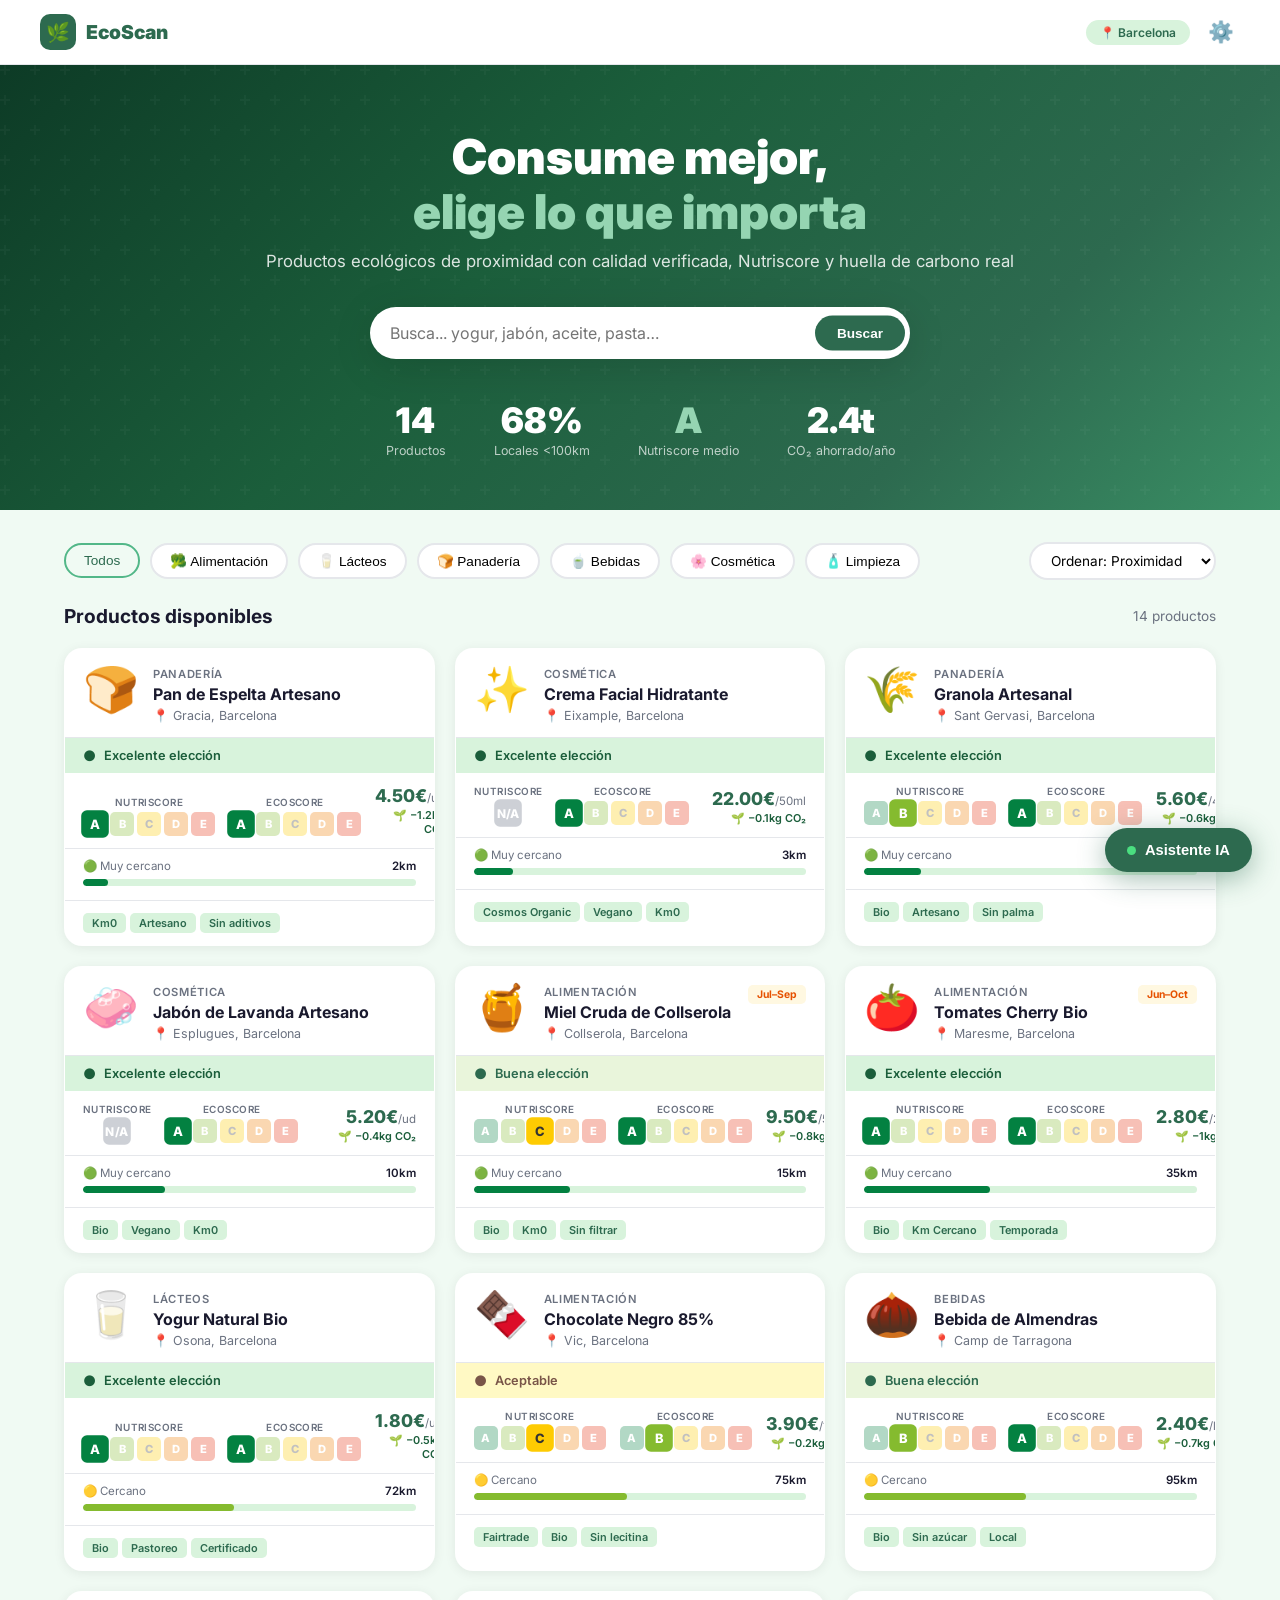
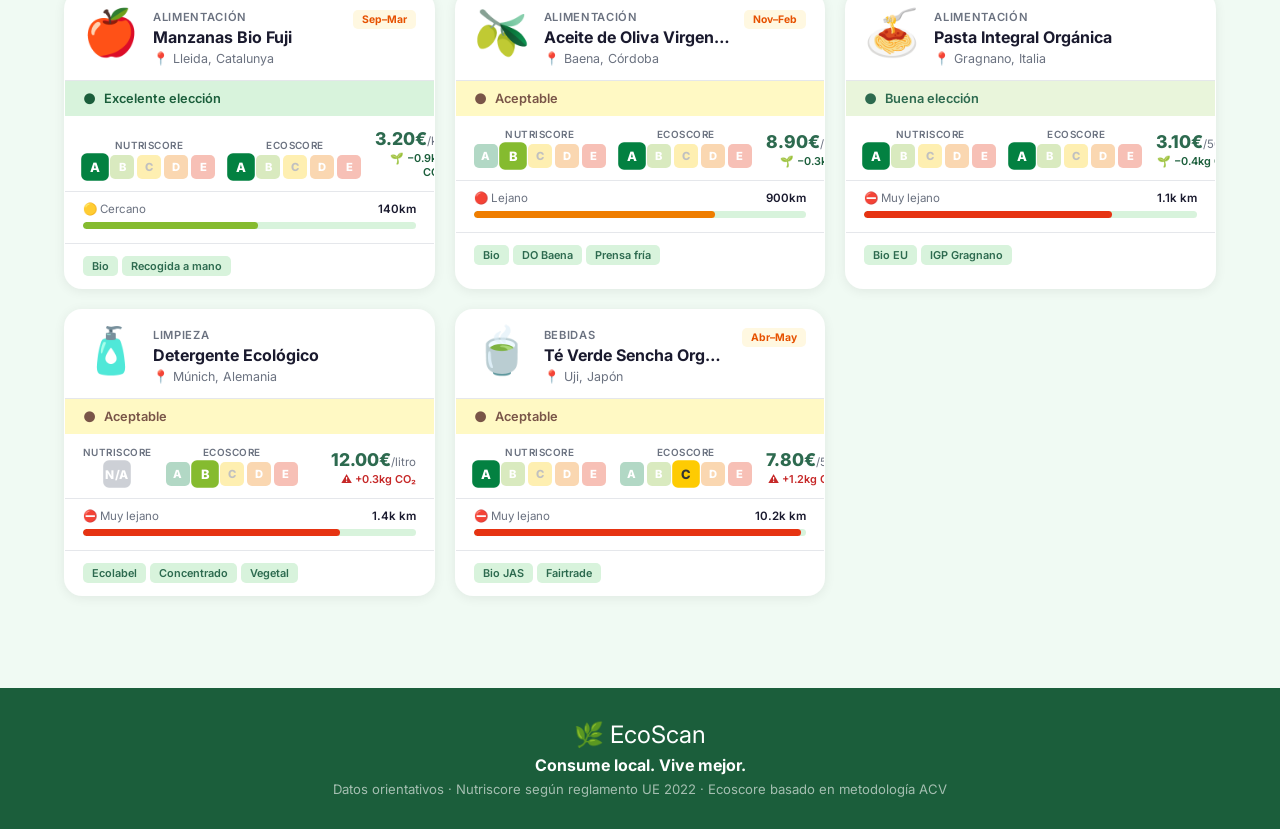
==== index.html @ f803c4bd "Initial commit: EcoScan ecological products app" ====
<!DOCTYPE html>
<html lang="es">
<head>
<meta charset="UTF-8">
<meta name="viewport" content="width=device-width, initial-scale=1.0">
<title>EcoScan — Productos Ecológicos de Proximidad</title>
<link rel="preconnect" href="https://fonts.googleapis.com">
<link href="https://fonts.googleapis.com/css2?family=Inter:wght@400;500;600;700;800;900&display=swap" rel="stylesheet">
<style>
*,*::before,*::after{box-sizing:border-box;margin:0;padding:0}
:root{
  --g900:#1B5E3B;--g700:#2D6A4F;--g500:#52B788;--g300:#95D5B2;--g100:#D8F3DC;--g50:#F0FAF3;
  --sa:#038141;--sb:#85BB2F;--sc:#FECB02;--sd:#EF7D00;--se:#E63312;
  --bg:#F0FAF3;--card:#fff;--text:#1A1A2E;--muted:#6B7280;--border:#E5E7EB;
  --sh:0 2px 12px rgba(0,0,0,.07);--shl:0 8px 40px rgba(0,0,0,.13)
}
body{font-family:'Inter',sans-serif;background:var(--bg);color:var(--text);min-height:100vh}

/* ── Header ─────────────────────────────────────────── */
header{background:#fff;border-bottom:1px solid var(--border);position:sticky;top:0;z-index:100;padding:0 24px}
.hinner{max-width:1200px;margin:0 auto;height:64px;display:flex;align-items:center;justify-content:space-between}
.logo{display:flex;align-items:center;gap:10px;font-weight:900;font-size:1.2rem;color:var(--g700);text-decoration:none}
.logo-box{width:36px;height:36px;background:var(--g700);border-radius:10px;display:flex;align-items:center;justify-content:center;font-size:19px}
.loc-badge{background:var(--g100);color:var(--g700);padding:5px 14px;border-radius:20px;font-size:.75rem;font-weight:600;display:flex;align-items:center;gap:5px}
.cfg-btn{background:none;border:none;cursor:pointer;font-size:1.3rem;color:var(--muted);padding:6px;border-radius:8px;transition:.15s}
.cfg-btn:hover{background:var(--g50);color:var(--g700)}

/* ── Hero ─────────────────────────────────────────────  */
.hero{background:linear-gradient(135deg,#0d3b26 0%,var(--g900) 40%,var(--g700) 75%,#3a8f65 100%);color:#fff;padding:64px 24px 52px;text-align:center;position:relative;overflow:hidden}
.hero::before{content:'';position:absolute;inset:0;background:url("data:image/svg+xml,%3Csvg width='60' height='60' viewBox='0 0 60 60' xmlns='http://www.w3.org/2000/svg'%3E%3Cg fill='none' fill-rule='evenodd'%3E%3Cg fill='%23ffffff' fill-opacity='0.03'%3E%3Cpath d='M36 34v-4h-2v4h-4v2h4v4h2v-4h4v-2h-4zm0-30V0h-2v4h-4v2h4v4h2V6h4V4h-4zM6 34v-4H4v4H0v2h4v4h2v-4h4v-2H6zM6 4V0H4v4H0v2h4v4h2V6h4V4H6z'/%3E%3C/g%3E%3C/g%3E%3C/svg%3E")}
.hero h1{font-size:clamp(1.8rem,5vw,3rem);font-weight:900;margin-bottom:12px;line-height:1.15;position:relative}
.hero h1 span{color:#95d5b2}
.hero p{font-size:1.05rem;opacity:.85;margin-bottom:36px;position:relative}
.search-wrap{max-width:540px;margin:0 auto;position:relative}
.search-wrap input{width:100%;padding:16px 130px 16px 20px;border:none;border-radius:50px;font-size:1rem;font-family:'Inter',sans-serif;box-shadow:var(--shl);outline:none}
.search-btn{position:absolute;right:5px;top:50%;transform:translateY(-50%);background:var(--g700);color:#fff;border:none;border-radius:50px;padding:10px 22px;cursor:pointer;font-weight:700;font-size:.85rem;transition:.2s}
.search-btn:hover{background:var(--g900)}
.hero-stats{display:flex;justify-content:center;gap:clamp(20px,4vw,48px);margin-top:44px;flex-wrap:wrap;position:relative}
.hstat{text-align:center}
.hstat-v{font-size:clamp(1.6rem,4vw,2.2rem);font-weight:900;line-height:1}
.hstat-l{font-size:.78rem;opacity:.7;margin-top:4px}

/* ── Filters ──────────────────────────────────────────  */
.main{max-width:1200px;margin:0 auto;padding:32px 24px}
.filters{display:flex;flex-wrap:wrap;gap:10px;margin-bottom:24px;align-items:center}
.chip{padding:8px 18px;border-radius:50px;border:2px solid var(--border);background:#fff;cursor:pointer;font-size:.85rem;font-weight:500;transition:.15s;white-space:nowrap}
.chip:hover,.chip.on{border-color:var(--g500);background:var(--g50);color:var(--g700)}
.sort{margin-left:auto;padding:8px 16px;border-radius:50px;border:2px solid var(--border);background:#fff;font-family:'Inter',sans-serif;font-size:.85rem;cursor:pointer;outline:none}
.sh{display:flex;align-items:center;justify-content:space-between;margin-bottom:20px}
.sh h2{font-size:1.2rem;font-weight:700}
.sh-count{color:var(--muted);font-size:.85rem}

/* ── Product grid ──────────────────────────────────────  */
.grid{display:grid;grid-template-columns:repeat(auto-fill,minmax(300px,1fr));gap:20px}

/* ── Product card ──────────────────────────────────────  */
.card{background:#fff;border-radius:18px;overflow:hidden;box-shadow:var(--sh);transition:transform .2s,box-shadow .2s;cursor:pointer;border:1px solid transparent}
.card:hover{transform:translateY(-5px);box-shadow:var(--shl);border-color:var(--g100)}
.card-top{padding:18px 18px 14px;display:flex;align-items:flex-start;gap:14px;border-bottom:1px solid var(--border)}
.p-emoji{font-size:2.8rem;line-height:1;flex-shrink:0}
.p-meta{flex:1;min-width:0}
.p-cat{font-size:.7rem;color:var(--muted);font-weight:600;text-transform:uppercase;letter-spacing:.06em;margin-bottom:3px}
.p-name{font-size:1rem;font-weight:700;margin-bottom:4px;white-space:nowrap;overflow:hidden;text-overflow:ellipsis}
.p-origin{font-size:.78rem;color:var(--muted);display:flex;align-items:center;gap:3px}
.season{background:#FFF8E1;color:#E65100;padding:3px 9px;border-radius:5px;font-size:.65rem;font-weight:700;flex-shrink:0}

/* ── Rating banner ───────────────────────────────────── */
.rating-bar{padding:9px 18px;display:flex;align-items:center;gap:8px;font-size:.8rem;font-weight:600}

/* ── Scores row ──────────────────────────────────────── */
.scores-row{padding:12px 18px;display:flex;align-items:flex-end;gap:14px;border-bottom:1px solid var(--border)}
.score-col{display:flex;flex-direction:column;align-items:center;gap:4px}
.score-label{font-size:.62rem;font-weight:600;text-transform:uppercase;letter-spacing:.05em;color:var(--muted)}
.ns-scale{display:flex;gap:3px}
.ns-l{width:24px;height:24px;border-radius:5px;display:flex;align-items:center;justify-content:center;font-size:.7rem;font-weight:800;color:#fff;opacity:.3;transition:.2s}
.ns-l.active{opacity:1;transform:scale(1.15)}
.ns-l.na{opacity:.5;font-size:.65rem}
.nl-a{background:var(--sa)}.nl-b{background:var(--sb)}.nl-c{background:var(--sc);color:#333!important}.nl-d{background:var(--sd)}.nl-e{background:var(--se)}.nl-x{background:#9CA3AF}
.price-col{margin-left:auto;text-align:right}
.price-val{font-weight:800;font-size:1.1rem;color:var(--g700)}
.price-unit{font-size:.72rem;color:var(--muted);font-weight:400}
.co2-tag{font-size:.68rem;font-weight:600;margin-top:2px}

/* ── Distance bar ────────────────────────────────────── */
.dist-section{padding:10px 18px 14px}
.dist-header{display:flex;justify-content:space-between;font-size:.72rem;color:var(--muted);margin-bottom:6px}
.dist-header strong{font-weight:600;color:var(--text)}
.dist-bar{height:7px;background:var(--g100);border-radius:4px;overflow:hidden}
.dist-fill{height:100%;border-radius:4px}

/* ── Certs ───────────────────────────────────────────── */
.card-foot{padding:12px 18px;border-top:1px solid var(--border);display:flex;gap:4px;flex-wrap:wrap}
.cert{background:var(--g100);color:var(--g700);padding:3px 9px;border-radius:5px;font-size:.68rem;font-weight:600}

/* ── Chat FAB ────────────────────────────────────────── */
.fab{position:fixed;bottom:28px;right:28px;background:var(--g700);color:#fff;border:none;border-radius:50px;padding:14px 22px;font-size:.92rem;font-weight:700;cursor:pointer;box-shadow:0 6px 28px rgba(45,106,79,.45);display:flex;align-items:center;gap:9px;z-index:200;transition:.2s}
.fab:hover{background:var(--g900);transform:scale(1.04)}
.fab-dot{width:9px;height:9px;background:#4ade80;border-radius:50%;animation:pulse 2s infinite}
@keyframes pulse{0%,100%{opacity:1;transform:scale(1)}50%{opacity:.5;transform:scale(.8)}}

/* ── Chat panel ──────────────────────────────────────── */
.chat{position:fixed;bottom:88px;right:28px;width:380px;max-width:calc(100vw - 40px);background:#fff;border-radius:22px;box-shadow:var(--shl);z-index:200;display:none;flex-direction:column;max-height:580px;overflow:hidden}
.chat.open{display:flex}
.chat-head{padding:16px 18px;background:var(--g700);color:#fff;display:flex;align-items:center;gap:12px}
.chat-head-txt h3{font-size:.9rem;font-weight:700}
.chat-head-txt p{font-size:.72rem;opacity:.75}
.chat-close{margin-left:auto;background:rgba(255,255,255,.15);border:none;color:#fff;width:28px;height:28px;border-radius:50%;cursor:pointer;font-size:1rem;display:flex;align-items:center;justify-content:center}
.chat-msgs{flex:1;overflow-y:auto;padding:14px;display:flex;flex-direction:column;gap:10px}
.msg{max-width:88%;padding:10px 14px;border-radius:16px;font-size:.84rem;line-height:1.45}
.msg.bot{background:var(--g50);border:1px solid var(--g100);align-self:flex-start;border-bottom-left-radius:4px}
.msg.user{background:var(--g700);color:#fff;align-self:flex-end;border-bottom-right-radius:4px}
.chat-inp{padding:12px 14px;border-top:1px solid var(--border);display:flex;gap:8px}
.chat-inp input{flex:1;padding:10px 14px;border:2px solid var(--border);border-radius:50px;font-family:'Inter',sans-serif;font-size:.84rem;outline:none;transition:.15s}
.chat-inp input:focus{border-color:var(--g500)}
.send-btn{background:var(--g700);color:#fff;border:none;border-radius:50%;width:40px;height:40px;cursor:pointer;font-size:1.1rem;flex-shrink:0;transition:.15s}
.send-btn:hover{background:var(--g900)}
.typing{display:flex;gap:5px;padding:10px 14px;background:var(--g50);border-radius:16px;border-bottom-left-radius:4px;align-self:flex-start}
.td{width:8px;height:8px;background:var(--g500);border-radius:50%;animation:bounce 1.2s infinite}
.td:nth-child(2){animation-delay:.2s}.td:nth-child(3){animation-delay:.4s}
@keyframes bounce{0%,60%,100%{transform:translateY(0);opacity:.5}30%{transform:translateY(-7px);opacity:1}}

/* ── API Key modal ───────────────────────────────────── */
.overlay{display:none;position:fixed;inset:0;background:rgba(0,0,0,.5);z-index:300;align-items:center;justify-content:center;padding:20px}
.overlay.open{display:flex}
.modal{background:#fff;border-radius:22px;padding:32px;max-width:460px;width:100%;box-shadow:var(--shl)}
.modal h2{font-size:1.15rem;font-weight:800;margin-bottom:8px}
.modal p{color:var(--muted);font-size:.85rem;line-height:1.5;margin-bottom:20px}
.modal input{width:100%;padding:12px 16px;border:2px solid var(--border);border-radius:12px;font-family:'Inter',sans-serif;font-size:.9rem;margin-bottom:16px;outline:none;transition:.15s}
.modal input:focus{border-color:var(--g500)}
.mbtn-row{display:flex;gap:10px}
.btn-p{flex:1;background:var(--g700);color:#fff;border:none;padding:12px;border-radius:12px;font-family:'Inter',sans-serif;font-size:.9rem;font-weight:700;cursor:pointer;transition:.15s}
.btn-p:hover{background:var(--g900)}
.btn-s{flex:1;background:var(--g50);color:var(--g700);border:2px solid var(--g300);padding:12px;border-radius:12px;font-family:'Inter',sans-serif;font-size:.9rem;font-weight:600;cursor:pointer}

/* ── Footer ──────────────────────────────────────────── */
footer{background:var(--g900);color:#fff;padding:32px 24px;text-align:center;margin-top:60px}
footer p{opacity:.6;font-size:.82rem;margin-top:6px}

.no-r{text-align:center;padding:60px;color:var(--muted);grid-column:1/-1}
.no-r-i{font-size:3rem;margin-bottom:12px}

@media(max-width:600px){
  .hero h1{font-size:1.7rem}
  .hstat-v{font-size:1.5rem}
  .grid{grid-template-columns:1fr}
  .fab{padding:12px 18px;font-size:.85rem}
}
</style>
</head>
<body>

<header>
  <div class="hinner">
    <a class="logo" href="#">
      <div class="logo-box">🌿</div>
      EcoScan
    </a>
    <div style="display:flex;align-items:center;gap:12px">
      <span class="loc-badge">📍 Barcelona</span>
      <button class="cfg-btn" onclick="openModal()" title="Configurar IA">⚙️</button>
    </div>
  </div>
</header>

<section class="hero">
  <h1>Consume mejor,<br><span>elige lo que importa</span></h1>
  <p>Productos ecológicos de proximidad con calidad verificada, Nutriscore y huella de carbono real</p>
  <div class="search-wrap">
    <input type="text" id="searchInput" placeholder="Busca... yogur, jabón, aceite, pasta…" oninput="refresh()">
    <button class="search-btn" onclick="refresh()">Buscar</button>
  </div>
  <div class="hero-stats">
    <div class="hstat"><div class="hstat-v" id="statN">14</div><div class="hstat-l">Productos</div></div>
    <div class="hstat"><div class="hstat-v">68%</div><div class="hstat-l">Locales &lt;100km</div></div>
    <div class="hstat"><div class="hstat-v" style="color:#95d5b2">A</div><div class="hstat-l">Nutriscore medio</div></div>
    <div class="hstat"><div class="hstat-v">2.4t</div><div class="hstat-l">CO₂ ahorrado/año</div></div>
  </div>
</section>

<main class="main">
  <div class="filters">
    <button class="chip on" onclick="setCat('all',this)">Todos</button>
    <button class="chip" onclick="setCat('Alimentación',this)">🥦 Alimentación</button>
    <button class="chip" onclick="setCat('Lácteos',this)">🥛 Lácteos</button>
    <button class="chip" onclick="setCat('Panadería',this)">🍞 Panadería</button>
    <button class="chip" onclick="setCat('Bebidas',this)">🍵 Bebidas</button>
    <button class="chip" onclick="setCat('Cosmética',this)">🌸 Cosmética</button>
    <button class="chip" onclick="setCat('Limpieza',this)">🧴 Limpieza</button>
    <select class="sort" onchange="setSort(this.value)">
      <option value="distance">Ordenar: Proximidad</option>
      <option value="nutriscore">Nutriscore</option>
      <option value="ecoscore">Ecoscore</option>
      <option value="price">Precio</option>
    </select>
  </div>
  <div class="sh">
    <h2>Productos disponibles</h2>
    <span class="sh-count" id="cnt">14 productos</span>
  </div>
  <div class="grid" id="grid"></div>
</main>

<button class="fab" onclick="toggleChat()">
  <div class="fab-dot"></div>
  <span>Asistente IA</span>
</button>

<div class="chat" id="chatPanel">
  <div class="chat-head">
    <span style="font-size:1.6rem">🌿</span>
    <div class="chat-head-txt">
      <h3>EcoAdvisor IA</h3>
      <p>Asistente inteligente · Gemini AI</p>
    </div>
    <button class="chat-close" onclick="toggleChat()">✕</button>
  </div>
  <div class="chat-msgs" id="chatMsgs"></div>
  <div class="chat-inp">
    <input type="text" id="chatIn" placeholder="Pregunta sobre productos…" onkeydown="if(event.key==='Enter')send()">
    <button class="send-btn" onclick="send()">➤</button>
  </div>
</div>

<div class="overlay" id="apiOverlay">
  <div class="modal">
    <h2>🤖 EcoAdvisor · Gemini AI</h2>
    <p>El asistente usa <strong>Google Gemini 2.0 Flash</strong> para respuestas inteligentes sobre productos ecológicos, Nutriscore, proximidad y huella de carbono.<br><br>✅ IA activa y lista para usar.</p>
    <div class="mbtn-row">
      <button class="btn-p" onclick="closeModal()">Entendido</button>
    </div>
  </div>
</div>

<footer>
  <div style="font-size:1.5rem;margin-bottom:6px">🌿 EcoScan</div>
  <strong>Consume local. Vive mejor.</strong>
  <p>Datos orientativos · Nutriscore según reglamento UE 2022 · Ecoscore basado en metodología ACV</p>
</footer>

<script>
// ────────────────────────────────────────────────────────────────
//  DATA
// ────────────────────────────────────────────────────────────────
const P = [
  {id:1,name:"Manzanas Bio Fuji",cat:"Alimentación",origin:"Lleida, Catalunya",km:140,price:3.20,unit:"kg",ns:"A",es:"A",certs:["Bio","Recogida a mano"],emoji:"🍎",season:"Sep–Mar",co2:0.9,
   desc:"Cultivadas sin pesticidas en la huerta leridana. Transporte en furgoneta eléctrica.",bens:["Alto en fibra","Sin pesticidas","Recogida esta semana"]},

  {id:2,name:"Pan de Espelta Artesano",cat:"Panadería",origin:"Gracia, Barcelona",km:2,price:4.50,unit:"ud",ns:"A",es:"A",certs:["Km0","Artesano","Sin aditivos"],emoji:"🍞",season:"Todo el año",co2:1.2,
   desc:"Elaborado a diario con espelta ecológica, fermentación de 18h y cocción en horno de piedra.",bens:["Fermentación larga","Harina integral local","Sin conservantes"]},

  {id:3,name:"Yogur Natural Bio",cat:"Lácteos",origin:"Osona, Barcelona",km:72,price:1.80,unit:"ud",ns:"A",es:"A",certs:["Bio","Pastoreo","Certificado"],emoji:"🥛",season:"Todo el año",co2:0.5,
   desc:"Leche fresca de vacas en pastoreo extensivo en Osona, sin espesantes ni aromas.",bens:["Vacas en pastoreo","Sin azúcares añadidos","Probióticos naturales"]},

  {id:4,name:"Aceite de Oliva Virgen Extra",cat:"Alimentación",origin:"Baena, Córdoba",km:900,price:8.90,unit:"500ml",ns:"B",es:"A",certs:["Bio","DO Baena","Prensa fría"],emoji:"🫒",season:"Nov–Feb",co2:0.3,
   desc:"Picual de cosecha temprana, primera prensa en frío. Máximo contenido en polifenoles.",bens:["Grasas saludables","Polifenoles","DO protegida"]},

  {id:5,name:"Bebida de Almendras",cat:"Bebidas",origin:"Camp de Tarragona",km:95,price:2.40,unit:"litro",ns:"B",es:"A",certs:["Bio","Sin azúcar","Local"],emoji:"🌰",season:"Todo el año",co2:0.7,
   desc:"Elaborada con almendras del Camp de Tarragona, sin carragenanos ni azúcares.",bens:["Bajo en calorías","Sin lactosa","Almendras locales"]},

  {id:6,name:"Tomates Cherry Bio",cat:"Alimentación",origin:"Maresme, Barcelona",km:35,price:2.80,unit:"250g",ns:"A",es:"A",certs:["Bio","Km Cercano","Temporada"],emoji:"🍅",season:"Jun–Oct",co2:1.0,
   desc:"Cultivados al aire libre en el Maresme, recogidos en su punto óptimo de maduración.",bens:["Licopeno natural","Sin invernadero","Sabor auténtico"]},

  {id:7,name:"Miel Cruda de Collserola",cat:"Alimentación",origin:"Collserola, Barcelona",km:15,price:9.50,unit:"500g",ns:"C",es:"A",certs:["Bio","Km0","Sin filtrar"],emoji:"🍯",season:"Jul–Sep",co2:0.8,
   desc:"Extraída en frío del parque de Collserola, sin pasteurizar. Florales de lavanda y tomillo.",bens:["Antioxidantes","Enzimas activas","Apoyo local"]},

  {id:8,name:"Granola Artesanal",cat:"Panadería",origin:"Sant Gervasi, Barcelona",km:5,price:5.60,unit:"400g",ns:"B",es:"A",certs:["Bio","Artesano","Sin palma"],emoji:"🌾",season:"Todo el año",co2:0.6,
   desc:"Tostada al horno con avena integral ecológica, aceite de coco y frutos secos de proximidad.",bens:["Sin aceite de palma","Copos integrales","Frutos secos locales"]},

  {id:9,name:"Chocolate Negro 85%",cat:"Alimentación",origin:"Vic, Barcelona",km:75,price:3.90,unit:"100g",ns:"C",es:"B",certs:["Fairtrade","Bio","Sin lecitina"],emoji:"🍫",season:"Todo el año",co2:0.2,
   desc:"Cacao de Ghana (Fairtrade), elaborado por chocolatería artesanal catalana. Sin emulgentes.",bens:["Alto en cacao","Comercio justo","Sin azúcar añadido"]},

  {id:10,name:"Jabón de Lavanda Artesano",cat:"Cosmética",origin:"Esplugues, Barcelona",km:10,price:5.20,unit:"ud",ns:null,es:"A",certs:["Bio","Vegano","Km0"],emoji:"🧼",season:"Todo el año",co2:0.4,
   desc:"Aceite de oliva virgen, manteca de karité y aceite esencial de lavanda provenzal. pH neutro.",bens:["Sin sulfatos","Biodegradable","Aceites esenciales"]},

  {id:11,name:"Crema Facial Hidratante",cat:"Cosmética",origin:"Eixample, Barcelona",km:3,price:22.00,unit:"50ml",ns:null,es:"A",certs:["Cosmos Organic","Vegano","Km0"],emoji:"✨",season:"Todo el año",co2:0.1,
   desc:"Aloe vera, aceite de argán bio y rosa mosqueta. Formulada por cosmética natural local.",bens:["Cosmos Organic","Sin parabenos","Envase reciclable"]},

  {id:12,name:"Detergente Ecológico",cat:"Limpieza",origin:"Múnich, Alemania",km:1400,price:12.00,unit:"litro",ns:null,es:"B",certs:["Ecolabel","Concentrado","Vegetal"],emoji:"🧴",season:"Todo el año",co2:-0.3,
   desc:"Ingredientes de origen vegetal, concentrado x10. Certificado Ecolabel europeo.",bens:["100% biodegradable","Sin fosfatos","Concentrado"]},

  {id:13,name:"Té Verde Sencha Orgánico",cat:"Bebidas",origin:"Uji, Japón",km:10200,price:7.80,unit:"50g",ns:"A",es:"C",certs:["Bio JAS","Fairtrade"],emoji:"🍵",season:"Abr–May",co2:-1.2,
   desc:"Primera cosecha Uji, sin pesticidas. Huella de carbono elevada por transporte transoceánico.",bens:["Alto en catequinas","Certificación JAS","Recolección manual"]},

  {id:14,name:"Pasta Integral Orgánica",cat:"Alimentación",origin:"Gragnano, Italia",km:1100,price:3.10,unit:"500g",ns:"A",es:"A",certs:["Bio EU","IGP Gragnano"],emoji:"🍝",season:"Todo el año",co2:0.4,
   desc:"Sémola de trigo duro ecológico, extrusión en bronce y secado lento 48h.",bens:["Trigo duro bio","Extrusión en bronce","Secado lento"]}
];

const SO = {A:1,B:2,C:3,D:4,E:5};
let cat='all', sortBy='distance', q='';

// ────────────────────────────────────────────────────────────────
//  RENDER
// ────────────────────────────────────────────────────────────────
function scoreColor(s){return{A:'#038141',B:'#85BB2F',C:'#FECB02',D:'#EF7D00',E:'#E63312'}[s]||'#9CA3AF'}

function distColor(d){
  if(d<50)return'#038141';if(d<150)return'#85BB2F';if(d<500)return'#FECB02';if(d<1000)return'#EF7D00';return'#E63312';
}
function distPct(d){return Math.min(100,Math.log10(Math.max(d,1))/Math.log10(12000)*100)}
function distLabel(d){
  if(d<50)return'🟢 Muy cercano';if(d<150)return'🟡 Cercano';if(d<500)return'🟠 Distancia media';if(d<1000)return'🔴 Lejano';return'⛔ Muy lejano';
}

function rating(p){
  const n=SO[p.ns]||2.5, e=SO[p.es]||3;
  const d=p.km<50?1:p.km<200?2:p.km<800?3:4;
  const avg=(n+e+d)/3;
  if(avg<=1.5)return{txt:'Excelente elección',bg:'#D8F3DC',col:'#1B5E3B'};
  if(avg<=2.3)return{txt:'Buena elección',bg:'#E9F5DB',col:'#2D6A4F'};
  if(avg<=3.0)return{txt:'Aceptable',bg:'#FFF9C4',col:'#795548'};
  return{txt:'Considera alternativas',bg:'#FFEBEE',col:'#C62828'};
}

function nsScale(val){
  if(!val) return `<div class="ns-scale"><span class="ns-l nl-x na active">N/A</span></div>`;
  return `<div class="ns-scale">${['A','B','C','D','E'].map(l=>{
    const cl=`nl-${l.toLowerCase()}`;
    const ac=l===val?'active':'';
    return `<span class="ns-l ${cl} ${ac}">${l}</span>`;
  }).join('')}</div>`;
}

function render(list){
  const g=document.getElementById('grid');
  const cnt=document.getElementById('cnt');
  cnt.textContent=list.length+' producto'+(list.length!==1?'s':'');
  if(!list.length){
    g.innerHTML='<div class="no-r"><div class="no-r-i">🔍</div><p style="font-weight:600">Sin resultados</p></div>';
    return;
  }
  g.innerHTML=list.map(p=>{
    const r=rating(p);
    const dc=distColor(p.km);
    const dp=distPct(p.km);
    const dl=distLabel(p.km);
    const kmStr=p.km<1000?p.km+'km':(p.km/1000).toFixed(1)+'k km';
    const co2=p.co2>0
      ?`<div class="co2-tag" style="color:#1B5E3B">🌱 −${p.co2}kg CO₂</div>`
      :`<div class="co2-tag" style="color:#C62828">⚠ +${Math.abs(p.co2)}kg CO₂</div>`;
    return `
    <div class="card" onclick="cardClick(${p.id})">
      <div class="card-top">
        <div class="p-emoji">${p.emoji}</div>
        <div class="p-meta">
          <div class="p-cat">${p.cat}</div>
          <div class="p-name">${p.name}</div>
          <div class="p-origin">📍 ${p.origin}</div>
        </div>
        ${p.season!=='Todo el año'?`<div class="season">${p.season}</div>`:''}
      </div>
      <div class="rating-bar" style="background:${r.bg};color:${r.col}">
        <span style="font-size:.9rem">●</span> ${r.txt}
      </div>
      <div class="scores-row">
        <div class="score-col">
          <div class="score-label">Nutriscore</div>
          ${nsScale(p.ns)}
        </div>
        <div class="score-col">
          <div class="score-label">Ecoscore</div>
          ${nsScale(p.es)}
        </div>
        <div class="price-col">
          <div class="price-val">${p.price.toFixed(2)}€<span class="price-unit">/${p.unit}</span></div>
          ${co2}
        </div>
      </div>
      <div class="dist-section">
        <div class="dist-header">
          <span>${dl}</span>
          <strong>${kmStr}</strong>
        </div>
        <div class="dist-bar"><div class="dist-fill" style="width:${dp}%;background:${dc}"></div></div>
      </div>
      <div class="card-foot">${p.certs.slice(0,3).map(c=>`<span class="cert">${c}</span>`).join('')}</div>
    </div>`;
  }).join('');
}

function list(){
  let r=[...P];
  if(cat!=='all') r=r.filter(p=>p.cat===cat);
  if(q){const lq=q.toLowerCase();r=r.filter(p=>p.name.toLowerCase().includes(lq)||p.cat.toLowerCase().includes(lq)||p.origin.toLowerCase().includes(lq)||p.desc.toLowerCase().includes(lq))}
  r.sort((a,b)=>{
    switch(sortBy){
      case'distance':return a.km-b.km;
      case'nutriscore':return(SO[a.ns]||9)-(SO[b.ns]||9);
      case'ecoscore':return(SO[a.es]||9)-(SO[b.es]||9);
      case'price':return a.price-b.price;
    }
  });
  return r;
}

function refresh(){q=document.getElementById('searchInput').value;render(list())}
function setCat(c,btn){cat=c;document.querySelectorAll('.chip').forEach(x=>x.classList.remove('on'));btn.classList.add('on');render(list())}
function setSort(v){sortBy=v;render(list())}

function cardClick(id){
  const p=P.find(x=>x.id===id);
  if(!p)return;
  addMsg('bot',`${p.emoji} **${p.name}**\n\n${p.desc}\n\n✅ ${p.bens.join(' · ')}\n\n📍 ${p.origin} (${p.km}km) · ${p.price.toFixed(2)}€/${p.unit}`);
  openChat();
}

// ────────────────────────────────────────────────────────────────
//  CHAT
// ────────────────────────────────────────────────────────────────
const GEMINI_KEY='AIzaSyCNJymSfGQeyfvQdkVZfdH0G_cDtq2Hf6I';
let chatOpen=false, inited=false;

function toggleChat(){chatOpen=!chatOpen;document.getElementById('chatPanel').classList.toggle('open',chatOpen);if(chatOpen&&!inited)initChat()}
function openChat(){chatOpen=true;document.getElementById('chatPanel').classList.add('open');if(!inited)initChat()}

function initChat(){
  inited=true;
  addMsg('bot','¡Hola! 👋 Soy **EcoAdvisor**, tu asistente de productos ecológicos, impulsado por **Gemini AI**.\n\nPuedo ayudarte con:\n• 🏆 Mejores productos por Nutriscore o Ecoscore\n• 📍 Opciones locales (Km0)\n• 🌍 Impacto de CO₂\n• 🥗 Recomendaciones personalizadas\n\n¿En qué puedo ayudarte?');
}

function addMsg(role,text){
  const m=document.getElementById('chatMsgs');
  const d=document.createElement('div');
  d.className='msg '+role;
  d.innerHTML=text.replace(/\*\*(.*?)\*\*/g,'<strong>$1</strong>').replace(/\n/g,'<br>');
  m.appendChild(d);m.scrollTop=m.scrollHeight;
}

function addTyping(){
  const m=document.getElementById('chatMsgs');
  const d=document.createElement('div');
  d.className='typing';d.id='typ';
  d.innerHTML='<div class="td"></div><div class="td"></div><div class="td"></div>';
  m.appendChild(d);m.scrollTop=m.scrollHeight;
}
function rmTyping(){const t=document.getElementById('typ');if(t)t.remove()}

async function send(){
  const inp=document.getElementById('chatIn');
  const txt=inp.value.trim();if(!txt)return;
  addMsg('user',txt);inp.value='';
  addTyping();
  await callGemini(txt);
  rmTyping();
}

async function callGemini(msg){
  const sys=`Eres EcoAdvisor, asistente experto en productos ecológicos de proximidad integrado en EcoScan (Barcelona).

CATÁLOGO:
${JSON.stringify(P.map(p=>({id:p.id,name:p.name,cat:p.cat,origin:p.origin,km:p.km,price:p.price,unit:p.unit,nutriscore:p.ns,ecoscore:p.es,certs:p.certs,benefits:p.bens,desc:p.desc,co2Saved:p.co2})))}

Responde en español, máx 160 palabras. Usa emojis con moderación. Prioriza locales (<100km). Si recomiendas, menciona nombre, scores y distancia.`;

  try{
    const res=await fetch(`https://generativelanguage.googleapis.com/v1beta/models/gemini-2.0-flash:generateContent?key=${GEMINI_KEY}`,{
      method:'POST',
      headers:{'Content-Type':'application/json'},
      body:JSON.stringify({
        systemInstruction:{parts:[{text:sys}]},
        contents:[{role:'user',parts:[{text:msg}]}],
        generationConfig:{maxOutputTokens:350}
      })
    });
    if(!res.ok) throw new Error(await res.text());
    const d=await res.json();
    addMsg('bot',d.candidates[0].content.parts[0].text);
  }catch(e){console.error(e);await fallback(msg)}
}

async function fallback(msg){
  await new Promise(r=>setTimeout(r,900));
  const m=msg.toLowerCase();

  if(m.includes('mejor')||m.includes('recomien')||m.includes('qué compro')){
    const t=P.filter(p=>p.es==='A'&&p.km<100);
    addMsg('bot',`🌟 **Top recomendaciones** (local + Ecoscore A):\n\n${t.slice(0,3).map(p=>`${p.emoji} **${p.name}** — Nutri:${p.ns||'N/A'} Eco:${p.es} · ${p.km}km`).join('\n')}\n\nTodos bajo 100km con máxima puntuación ecológica.`);return;
  }
  if(m.includes('cerca')||m.includes('local')||m.includes('km0')){
    const t=P.filter(p=>p.km<30).sort((a,b)=>a.km-b.km);
    addMsg('bot',`📍 **Más cercanos a ti** (menos de 30km):\n\n${t.map(p=>`${p.emoji} **${p.name}** — ${p.km}km (${p.origin})`).join('\n')}\n\n¡El consumo local reduce el CO₂ hasta un 80%! 🌱`);return;
  }
  if(m.includes('nutri')||m.includes('saludable')||m.includes('sano')){
    const t=P.filter(p=>p.ns==='A').sort((a,b)=>a.km-b.km).slice(0,4);
    addMsg('bot',`🥗 **Mejor Nutriscore (A):**\n\n${t.map(p=>`${p.emoji} **${p.name}** · ${p.km}km`).join('\n')}\n\nNutriscore A = perfil nutricional óptimo.`);return;
  }
  if(m.includes('co2')||m.includes('carbono')||m.includes('medioamb')||m.includes('planeta')){
    const best=P.filter(p=>p.co2>0).sort((a,b)=>b.co2-a.co2)[0];
    const worst=P.filter(p=>p.co2<0).sort((a,b)=>a.co2-b.co2)[0];
    addMsg('bot',`🌍 **Impacto de CO₂:**\n\n✅ Mejor: ${best.emoji} **${best.name}** ahorra ${best.co2}kg CO₂\n❌ Peor: ${worst.emoji} **${worst.name}** suma ${Math.abs(worst.co2)}kg CO₂\n\nEl transporte es el factor crítico. ¡Elige local!`);return;
  }
  if(m.includes('desayun')){
    addMsg('bot',`☕ **Desayuno ecológico perfecto:**\n\n🍞 **Pan de Espelta** (2km, Nutri A)\n🥛 **Yogur Natural Bio** (72km, Nutri A)\n🌾 **Granola Artesanal** (5km, Nutri B)\n🍵 **Bebida de Almendras** (95km)\n\nTodo de proximidad, sin aditivos. ¡100% local! 🌱`);return;
  }
  if(m.includes('cosmétic')||m.includes('jabón')||m.includes('crema')||m.includes('piel')){
    const t=P.filter(p=>p.cat==='Cosmética');
    addMsg('bot',`✨ **Cosmética ecológica local:**\n\n${t.map(p=>`${p.emoji} **${p.name}** — ${p.price.toFixed(2)}€/${p.unit} · ${p.km}km\n${p.certs.join(' · ')}`).join('\n\n')}\n\nAmbos son de Barcelona, con certificaciones bio y sin químicos agresivos.`);return;
  }
  if(m.includes('precio')||m.includes('barato')||m.includes('econom')){
    const t=[...P].filter(p=>p.ns==='A'||p.es==='A').sort((a,b)=>a.price-b.price).slice(0,4);
    addMsg('bot',`💰 **Mejor relación calidad-precio:**\n\n${t.map(p=>`${p.emoji} **${p.name}** — ${p.price.toFixed(2)}€/${p.unit}`).join('\n')}\n\nTodos con alta calidad nutricional o ecológica.`);return;
  }

  const r=P[Math.floor(Math.random()*P.length)];
  addMsg('bot',`🤔 Puedo ayudarte con:\n\n• **Proximidad** — ¿qué tengo cerca?\n• **Salud** — mejor Nutriscore\n• **Planeta** — menor CO₂\n• **Desayuno / cosmética / limpieza**\n• **Precio** — mejor relación calidad-precio\n\nPor ejemplo, ¿sabías que el ${r.emoji} **${r.name}** está a solo ${r.km}km? ¿Qué aspecto te importa más?`);
}

// ────────────────────────────────────────────────────────────────
//  API KEY MODAL
// ────────────────────────────────────────────────────────────────
function openModal(){document.getElementById('apiOverlay').classList.add('open')}
function closeModal(){document.getElementById('apiOverlay').classList.remove('open')}

// ────────────────────────────────────────────────────────────────
//  INIT
// ────────────────────────────────────────────────────────────────
document.addEventListener('DOMContentLoaded',()=>{
  render(list());
  document.getElementById('statN').textContent=P.length;
});
</script>
</body>
</html>
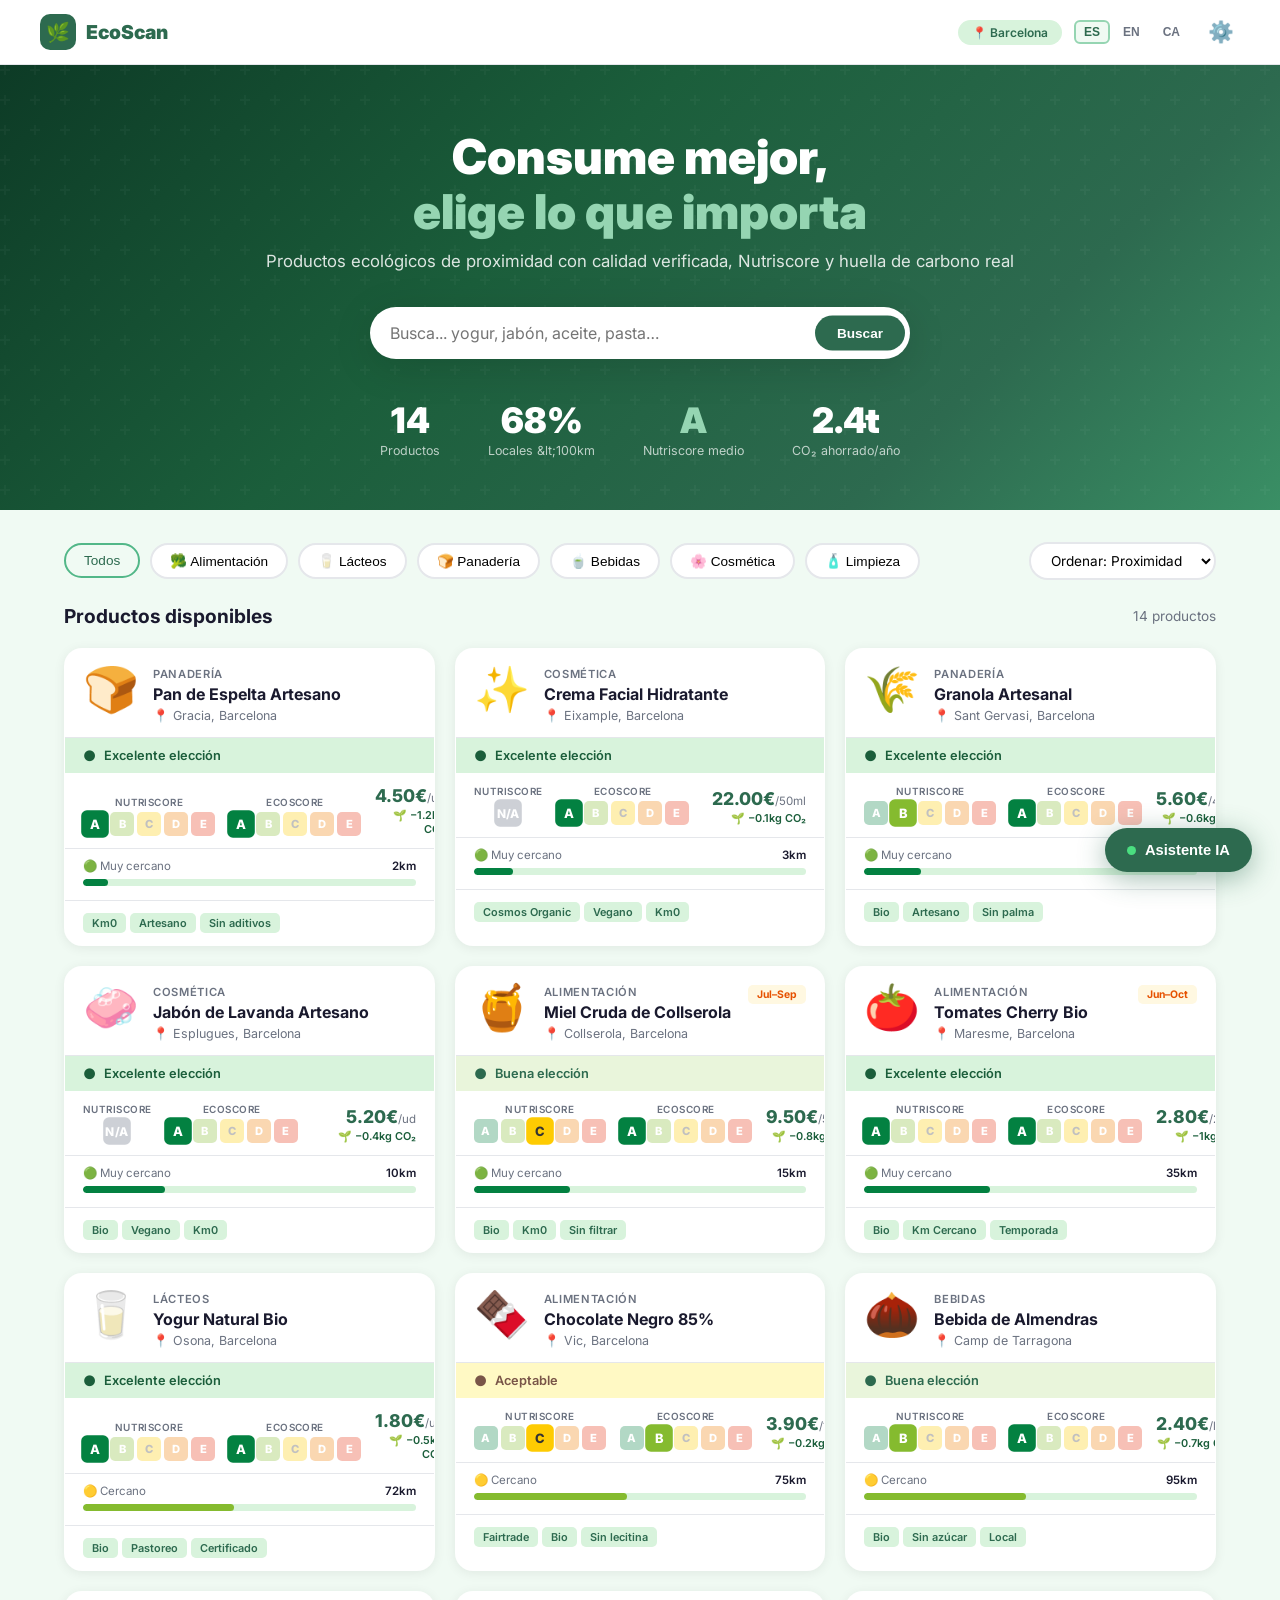
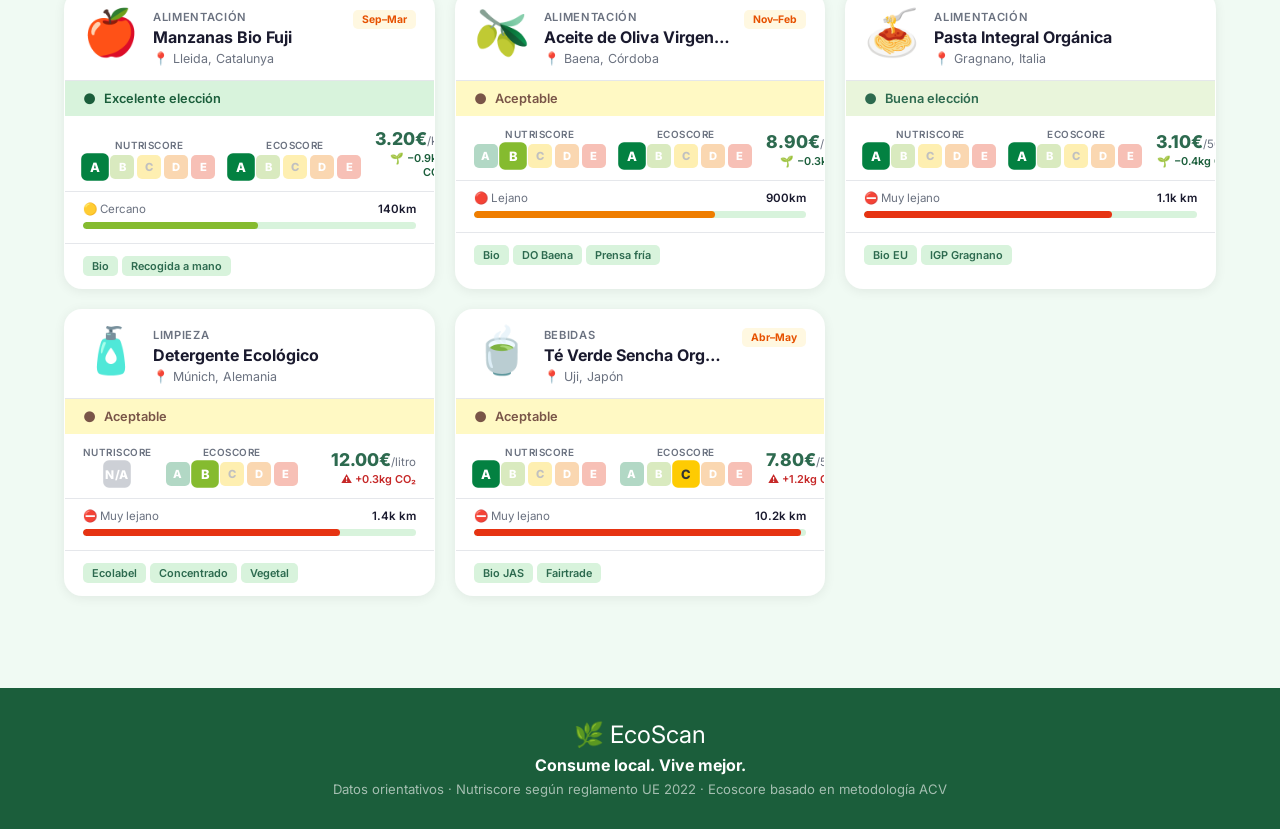
==== commit ccf94746: "feat: add i18n support for English, Spanish, Catalan" ====
--- a/index.html
+++ b/index.html
@@ -1,343 +1,1269 @@
 <!DOCTYPE html>
-<html lang="es">
+<html lang="es" id="html-root">
+
 <head>
-<meta charset="UTF-8">
-<meta name="viewport" content="width=device-width, initial-scale=1.0">
-<title>EcoScan — Productos Ecológicos de Proximidad</title>
-<link rel="preconnect" href="https://fonts.googleapis.com">
-<link href="https://fonts.googleapis.com/css2?family=Inter:wght@400;500;600;700;800;900&display=swap" rel="stylesheet">
-<style>
-*,*::before,*::after{box-sizing:border-box;margin:0;padding:0}
-:root{
-  --g900:#1B5E3B;--g700:#2D6A4F;--g500:#52B788;--g300:#95D5B2;--g100:#D8F3DC;--g50:#F0FAF3;
-  --sa:#038141;--sb:#85BB2F;--sc:#FECB02;--sd:#EF7D00;--se:#E63312;
-  --bg:#F0FAF3;--card:#fff;--text:#1A1A2E;--muted:#6B7280;--border:#E5E7EB;
-  --sh:0 2px 12px rgba(0,0,0,.07);--shl:0 8px 40px rgba(0,0,0,.13)
-}
-body{font-family:'Inter',sans-serif;background:var(--bg);color:var(--text);min-height:100vh}
-
-/* ── Header ─────────────────────────────────────────── */
-header{background:#fff;border-bottom:1px solid var(--border);position:sticky;top:0;z-index:100;padding:0 24px}
-.hinner{max-width:1200px;margin:0 auto;height:64px;display:flex;align-items:center;justify-content:space-between}
-.logo{display:flex;align-items:center;gap:10px;font-weight:900;font-size:1.2rem;color:var(--g700);text-decoration:none}
-.logo-box{width:36px;height:36px;background:var(--g700);border-radius:10px;display:flex;align-items:center;justify-content:center;font-size:19px}
-.loc-badge{background:var(--g100);color:var(--g700);padding:5px 14px;border-radius:20px;font-size:.75rem;font-weight:600;display:flex;align-items:center;gap:5px}
-.cfg-btn{background:none;border:none;cursor:pointer;font-size:1.3rem;color:var(--muted);padding:6px;border-radius:8px;transition:.15s}
-.cfg-btn:hover{background:var(--g50);color:var(--g700)}
-
-/* ── Hero ─────────────────────────────────────────────  */
-.hero{background:linear-gradient(135deg,#0d3b26 0%,var(--g900) 40%,var(--g700) 75%,#3a8f65 100%);color:#fff;padding:64px 24px 52px;text-align:center;position:relative;overflow:hidden}
-.hero::before{content:'';position:absolute;inset:0;background:url("data:image/svg+xml,%3Csvg width='60' height='60' viewBox='0 0 60 60' xmlns='http://www.w3.org/2000/svg'%3E%3Cg fill='none' fill-rule='evenodd'%3E%3Cg fill='%23ffffff' fill-opacity='0.03'%3E%3Cpath d='M36 34v-4h-2v4h-4v2h4v4h2v-4h4v-2h-4zm0-30V0h-2v4h-4v2h4v4h2V6h4V4h-4zM6 34v-4H4v4H0v2h4v4h2v-4h4v-2H6zM6 4V0H4v4H0v2h4v4h2V6h4V4H6z'/%3E%3C/g%3E%3C/g%3E%3C/svg%3E")}
-.hero h1{font-size:clamp(1.8rem,5vw,3rem);font-weight:900;margin-bottom:12px;line-height:1.15;position:relative}
-.hero h1 span{color:#95d5b2}
-.hero p{font-size:1.05rem;opacity:.85;margin-bottom:36px;position:relative}
-.search-wrap{max-width:540px;margin:0 auto;position:relative}
-.search-wrap input{width:100%;padding:16px 130px 16px 20px;border:none;border-radius:50px;font-size:1rem;font-family:'Inter',sans-serif;box-shadow:var(--shl);outline:none}
-.search-btn{position:absolute;right:5px;top:50%;transform:translateY(-50%);background:var(--g700);color:#fff;border:none;border-radius:50px;padding:10px 22px;cursor:pointer;font-weight:700;font-size:.85rem;transition:.2s}
-.search-btn:hover{background:var(--g900)}
-.hero-stats{display:flex;justify-content:center;gap:clamp(20px,4vw,48px);margin-top:44px;flex-wrap:wrap;position:relative}
-.hstat{text-align:center}
-.hstat-v{font-size:clamp(1.6rem,4vw,2.2rem);font-weight:900;line-height:1}
-.hstat-l{font-size:.78rem;opacity:.7;margin-top:4px}
-
-/* ── Filters ──────────────────────────────────────────  */
-.main{max-width:1200px;margin:0 auto;padding:32px 24px}
-.filters{display:flex;flex-wrap:wrap;gap:10px;margin-bottom:24px;align-items:center}
-.chip{padding:8px 18px;border-radius:50px;border:2px solid var(--border);background:#fff;cursor:pointer;font-size:.85rem;font-weight:500;transition:.15s;white-space:nowrap}
-.chip:hover,.chip.on{border-color:var(--g500);background:var(--g50);color:var(--g700)}
-.sort{margin-left:auto;padding:8px 16px;border-radius:50px;border:2px solid var(--border);background:#fff;font-family:'Inter',sans-serif;font-size:.85rem;cursor:pointer;outline:none}
-.sh{display:flex;align-items:center;justify-content:space-between;margin-bottom:20px}
-.sh h2{font-size:1.2rem;font-weight:700}
-.sh-count{color:var(--muted);font-size:.85rem}
-
-/* ── Product grid ──────────────────────────────────────  */
-.grid{display:grid;grid-template-columns:repeat(auto-fill,minmax(300px,1fr));gap:20px}
-
-/* ── Product card ──────────────────────────────────────  */
-.card{background:#fff;border-radius:18px;overflow:hidden;box-shadow:var(--sh);transition:transform .2s,box-shadow .2s;cursor:pointer;border:1px solid transparent}
-.card:hover{transform:translateY(-5px);box-shadow:var(--shl);border-color:var(--g100)}
-.card-top{padding:18px 18px 14px;display:flex;align-items:flex-start;gap:14px;border-bottom:1px solid var(--border)}
-.p-emoji{font-size:2.8rem;line-height:1;flex-shrink:0}
-.p-meta{flex:1;min-width:0}
-.p-cat{font-size:.7rem;color:var(--muted);font-weight:600;text-transform:uppercase;letter-spacing:.06em;margin-bottom:3px}
-.p-name{font-size:1rem;font-weight:700;margin-bottom:4px;white-space:nowrap;overflow:hidden;text-overflow:ellipsis}
-.p-origin{font-size:.78rem;color:var(--muted);display:flex;align-items:center;gap:3px}
-.season{background:#FFF8E1;color:#E65100;padding:3px 9px;border-radius:5px;font-size:.65rem;font-weight:700;flex-shrink:0}
-
-/* ── Rating banner ───────────────────────────────────── */
-.rating-bar{padding:9px 18px;display:flex;align-items:center;gap:8px;font-size:.8rem;font-weight:600}
-
-/* ── Scores row ──────────────────────────────────────── */
-.scores-row{padding:12px 18px;display:flex;align-items:flex-end;gap:14px;border-bottom:1px solid var(--border)}
-.score-col{display:flex;flex-direction:column;align-items:center;gap:4px}
-.score-label{font-size:.62rem;font-weight:600;text-transform:uppercase;letter-spacing:.05em;color:var(--muted)}
-.ns-scale{display:flex;gap:3px}
-.ns-l{width:24px;height:24px;border-radius:5px;display:flex;align-items:center;justify-content:center;font-size:.7rem;font-weight:800;color:#fff;opacity:.3;transition:.2s}
-.ns-l.active{opacity:1;transform:scale(1.15)}
-.ns-l.na{opacity:.5;font-size:.65rem}
-.nl-a{background:var(--sa)}.nl-b{background:var(--sb)}.nl-c{background:var(--sc);color:#333!important}.nl-d{background:var(--sd)}.nl-e{background:var(--se)}.nl-x{background:#9CA3AF}
-.price-col{margin-left:auto;text-align:right}
-.price-val{font-weight:800;font-size:1.1rem;color:var(--g700)}
-.price-unit{font-size:.72rem;color:var(--muted);font-weight:400}
-.co2-tag{font-size:.68rem;font-weight:600;margin-top:2px}
-
-/* ── Distance bar ────────────────────────────────────── */
-.dist-section{padding:10px 18px 14px}
-.dist-header{display:flex;justify-content:space-between;font-size:.72rem;color:var(--muted);margin-bottom:6px}
-.dist-header strong{font-weight:600;color:var(--text)}
-.dist-bar{height:7px;background:var(--g100);border-radius:4px;overflow:hidden}
-.dist-fill{height:100%;border-radius:4px}
-
-/* ── Certs ───────────────────────────────────────────── */
-.card-foot{padding:12px 18px;border-top:1px solid var(--border);display:flex;gap:4px;flex-wrap:wrap}
-.cert{background:var(--g100);color:var(--g700);padding:3px 9px;border-radius:5px;font-size:.68rem;font-weight:600}
-
-/* ── Chat FAB ────────────────────────────────────────── */
-.fab{position:fixed;bottom:28px;right:28px;background:var(--g700);color:#fff;border:none;border-radius:50px;padding:14px 22px;font-size:.92rem;font-weight:700;cursor:pointer;box-shadow:0 6px 28px rgba(45,106,79,.45);display:flex;align-items:center;gap:9px;z-index:200;transition:.2s}
-.fab:hover{background:var(--g900);transform:scale(1.04)}
-.fab-dot{width:9px;height:9px;background:#4ade80;border-radius:50%;animation:pulse 2s infinite}
-@keyframes pulse{0%,100%{opacity:1;transform:scale(1)}50%{opacity:.5;transform:scale(.8)}}
-
-/* ── Chat panel ──────────────────────────────────────── */
-.chat{position:fixed;bottom:88px;right:28px;width:380px;max-width:calc(100vw - 40px);background:#fff;border-radius:22px;box-shadow:var(--shl);z-index:200;display:none;flex-direction:column;max-height:580px;overflow:hidden}
-.chat.open{display:flex}
-.chat-head{padding:16px 18px;background:var(--g700);color:#fff;display:flex;align-items:center;gap:12px}
-.chat-head-txt h3{font-size:.9rem;font-weight:700}
-.chat-head-txt p{font-size:.72rem;opacity:.75}
-.chat-close{margin-left:auto;background:rgba(255,255,255,.15);border:none;color:#fff;width:28px;height:28px;border-radius:50%;cursor:pointer;font-size:1rem;display:flex;align-items:center;justify-content:center}
-.chat-msgs{flex:1;overflow-y:auto;padding:14px;display:flex;flex-direction:column;gap:10px}
-.msg{max-width:88%;padding:10px 14px;border-radius:16px;font-size:.84rem;line-height:1.45}
-.msg.bot{background:var(--g50);border:1px solid var(--g100);align-self:flex-start;border-bottom-left-radius:4px}
-.msg.user{background:var(--g700);color:#fff;align-self:flex-end;border-bottom-right-radius:4px}
-.chat-inp{padding:12px 14px;border-top:1px solid var(--border);display:flex;gap:8px}
-.chat-inp input{flex:1;padding:10px 14px;border:2px solid var(--border);border-radius:50px;font-family:'Inter',sans-serif;font-size:.84rem;outline:none;transition:.15s}
-.chat-inp input:focus{border-color:var(--g500)}
-.send-btn{background:var(--g700);color:#fff;border:none;border-radius:50%;width:40px;height:40px;cursor:pointer;font-size:1.1rem;flex-shrink:0;transition:.15s}
-.send-btn:hover{background:var(--g900)}
-.typing{display:flex;gap:5px;padding:10px 14px;background:var(--g50);border-radius:16px;border-bottom-left-radius:4px;align-self:flex-start}
-.td{width:8px;height:8px;background:var(--g500);border-radius:50%;animation:bounce 1.2s infinite}
-.td:nth-child(2){animation-delay:.2s}.td:nth-child(3){animation-delay:.4s}
-@keyframes bounce{0%,60%,100%{transform:translateY(0);opacity:.5}30%{transform:translateY(-7px);opacity:1}}
-
-/* ── API Key modal ───────────────────────────────────── */
-.overlay{display:none;position:fixed;inset:0;background:rgba(0,0,0,.5);z-index:300;align-items:center;justify-content:center;padding:20px}
-.overlay.open{display:flex}
-.modal{background:#fff;border-radius:22px;padding:32px;max-width:460px;width:100%;box-shadow:var(--shl)}
-.modal h2{font-size:1.15rem;font-weight:800;margin-bottom:8px}
-.modal p{color:var(--muted);font-size:.85rem;line-height:1.5;margin-bottom:20px}
-.modal input{width:100%;padding:12px 16px;border:2px solid var(--border);border-radius:12px;font-family:'Inter',sans-serif;font-size:.9rem;margin-bottom:16px;outline:none;transition:.15s}
-.modal input:focus{border-color:var(--g500)}
-.mbtn-row{display:flex;gap:10px}
-.btn-p{flex:1;background:var(--g700);color:#fff;border:none;padding:12px;border-radius:12px;font-family:'Inter',sans-serif;font-size:.9rem;font-weight:700;cursor:pointer;transition:.15s}
-.btn-p:hover{background:var(--g900)}
-.btn-s{flex:1;background:var(--g50);color:var(--g700);border:2px solid var(--g300);padding:12px;border-radius:12px;font-family:'Inter',sans-serif;font-size:.9rem;font-weight:600;cursor:pointer}
-
-/* ── Footer ──────────────────────────────────────────── */
-footer{background:var(--g900);color:#fff;padding:32px 24px;text-align:center;margin-top:60px}
-footer p{opacity:.6;font-size:.82rem;margin-top:6px}
-
-.no-r{text-align:center;padding:60px;color:var(--muted);grid-column:1/-1}
-.no-r-i{font-size:3rem;margin-bottom:12px}
-
-@media(max-width:600px){
-  .hero h1{font-size:1.7rem}
-  .hstat-v{font-size:1.5rem}
-  .grid{grid-template-columns:1fr}
-  .fab{padding:12px 18px;font-size:.85rem}
-}
-</style>
+  <meta charset="UTF-8">
+  <meta name="viewport" content="width=device-width, initial-scale=1.0">
+  <title id="page-title">EcoScan — Productos Ecológicos de Proximidad</title>
+  <link rel="preconnect" href="https://fonts.googleapis.com">
+  <link href="https://fonts.googleapis.com/css2?family=Inter:wght@400;500;600;700;800;900&display=swap"
+    rel="stylesheet">
+  <style>
+    *,
+    *::before,
+    *::after {
+      box-sizing: border-box;
+      margin: 0;
+      padding: 0
+    }
+
+    :root {
+      --g900: #1B5E3B;
+      --g700: #2D6A4F;
+      --g500: #52B788;
+      --g300: #95D5B2;
+      --g100: #D8F3DC;
+      --g50: #F0FAF3;
+      --sa: #038141;
+      --sb: #85BB2F;
+      --sc: #FECB02;
+      --sd: #EF7D00;
+      --se: #E63312;
+      --bg: #F0FAF3;
+      --card: #fff;
+      --text: #1A1A2E;
+      --muted: #6B7280;
+      --border: #E5E7EB;
+      --sh: 0 2px 12px rgba(0, 0, 0, .07);
+      --shl: 0 8px 40px rgba(0, 0, 0, .13)
+    }
+
+    body {
+      font-family: 'Inter', sans-serif;
+      background: var(--bg);
+      color: var(--text);
+      min-height: 100vh
+    }
+
+    /* ── Header ─────────────────────────────────────────── */
+    header {
+      background: #fff;
+      border-bottom: 1px solid var(--border);
+      position: sticky;
+      top: 0;
+      z-index: 100;
+      padding: 0 24px
+    }
+
+    .hinner {
+      max-width: 1200px;
+      margin: 0 auto;
+      height: 64px;
+      display: flex;
+      align-items: center;
+      justify-content: space-between
+    }
+
+    .logo {
+      display: flex;
+      align-items: center;
+      gap: 10px;
+      font-weight: 900;
+      font-size: 1.2rem;
+      color: var(--g700);
+      text-decoration: none
+    }
+
+    .logo-box {
+      width: 36px;
+      height: 36px;
+      background: var(--g700);
+      border-radius: 10px;
+      display: flex;
+      align-items: center;
+      justify-content: center;
+      font-size: 19px
+    }
+
+    .loc-badge {
+      background: var(--g100);
+      color: var(--g700);
+      padding: 5px 14px;
+      border-radius: 20px;
+      font-size: .75rem;
+      font-weight: 600;
+      display: flex;
+      align-items: center;
+      gap: 5px
+    }
+
+    .cfg-btn {
+      background: none;
+      border: none;
+      cursor: pointer;
+      font-size: 1.3rem;
+      color: var(--muted);
+      padding: 6px;
+      border-radius: 8px;
+      transition: .15s
+    }
+
+    .cfg-btn:hover {
+      background: var(--g50);
+      color: var(--g700)
+    }
+
+    .lang-sw {
+      display: flex;
+      gap: 3px;
+      align-items: center
+    }
+
+    .lang-btn {
+      background: none;
+      border: 2px solid transparent;
+      border-radius: 6px;
+      cursor: pointer;
+      font-size: .75rem;
+      font-weight: 700;
+      padding: 4px 8px;
+      color: var(--muted);
+      transition: .15s;
+      line-height: 1
+    }
+
+    .lang-btn.active,
+    .lang-btn:hover {
+      border-color: var(--g300);
+      background: var(--g50);
+      color: var(--g700)
+    }
+
+    /* ── Hero ─────────────────────────────────────────────  */
+    .hero {
+      background: linear-gradient(135deg, #0d3b26 0%, var(--g900) 40%, var(--g700) 75%, #3a8f65 100%);
+      color: #fff;
+      padding: 64px 24px 52px;
+      text-align: center;
+      position: relative;
+      overflow: hidden
+    }
+
+    .hero::before {
+      content: '';
+      position: absolute;
+      inset: 0;
+      background: url("data:image/svg+xml,%3Csvg width='60' height='60' viewBox='0 0 60 60' xmlns='http://www.w3.org/2000/svg'%3E%3Cg fill='none' fill-rule='evenodd'%3E%3Cg fill='%23ffffff' fill-opacity='0.03'%3E%3Cpath d='M36 34v-4h-2v4h-4v2h4v4h2v-4h4v-2h-4zm0-30V0h-2v4h-4v2h4v4h2V6h4V4h-4zM6 34v-4H4v4H0v2h4v4h2v-4h4v-2H6zM6 4V0H4v4H0v2h4v4h2V6h4V4H6z'/%3E%3C/g%3E%3C/g%3E%3C/svg%3E")
+    }
+
+    .hero h1 {
+      font-size: clamp(1.8rem, 5vw, 3rem);
+      font-weight: 900;
+      margin-bottom: 12px;
+      line-height: 1.15;
+      position: relative
+    }
+
+    .hero h1 span {
+      color: #95d5b2
+    }
+
+    .hero p {
+      font-size: 1.05rem;
+      opacity: .85;
+      margin-bottom: 36px;
+      position: relative
+    }
+
+    .search-wrap {
+      max-width: 540px;
+      margin: 0 auto;
+      position: relative
+    }
+
+    .search-wrap input {
+      width: 100%;
+      padding: 16px 130px 16px 20px;
+      border: none;
+      border-radius: 50px;
+      font-size: 1rem;
+      font-family: 'Inter', sans-serif;
+      box-shadow: var(--shl);
+      outline: none
+    }
+
+    .search-btn {
+      position: absolute;
+      right: 5px;
+      top: 50%;
+      transform: translateY(-50%);
+      background: var(--g700);
+      color: #fff;
+      border: none;
+      border-radius: 50px;
+      padding: 10px 22px;
+      cursor: pointer;
+      font-weight: 700;
+      font-size: .85rem;
+      transition: .2s
+    }
+
+    .search-btn:hover {
+      background: var(--g900)
+    }
+
+    .hero-stats {
+      display: flex;
+      justify-content: center;
+      gap: clamp(20px, 4vw, 48px);
+      margin-top: 44px;
+      flex-wrap: wrap;
+      position: relative
+    }
+
+    .hstat {
+      text-align: center
+    }
+
+    .hstat-v {
+      font-size: clamp(1.6rem, 4vw, 2.2rem);
+      font-weight: 900;
+      line-height: 1
+    }
+
+    .hstat-l {
+      font-size: .78rem;
+      opacity: .7;
+      margin-top: 4px
+    }
+
+    /* ── Filters ──────────────────────────────────────────  */
+    .main {
+      max-width: 1200px;
+      margin: 0 auto;
+      padding: 32px 24px
+    }
+
+    .filters {
+      display: flex;
+      flex-wrap: wrap;
+      gap: 10px;
+      margin-bottom: 24px;
+      align-items: center
+    }
+
+    .chip {
+      padding: 8px 18px;
+      border-radius: 50px;
+      border: 2px solid var(--border);
+      background: #fff;
+      cursor: pointer;
+      font-size: .85rem;
+      font-weight: 500;
+      transition: .15s;
+      white-space: nowrap
+    }
+
+    .chip:hover,
+    .chip.on {
+      border-color: var(--g500);
+      background: var(--g50);
+      color: var(--g700)
+    }
+
+    .sort {
+      margin-left: auto;
+      padding: 8px 16px;
+      border-radius: 50px;
+      border: 2px solid var(--border);
+      background: #fff;
+      font-family: 'Inter', sans-serif;
+      font-size: .85rem;
+      cursor: pointer;
+      outline: none
+    }
+
+    .sh {
+      display: flex;
+      align-items: center;
+      justify-content: space-between;
+      margin-bottom: 20px
+    }
+
+    .sh h2 {
+      font-size: 1.2rem;
+      font-weight: 700
+    }
+
+    .sh-count {
+      color: var(--muted);
+      font-size: .85rem
+    }
+
+    /* ── Product grid ──────────────────────────────────────  */
+    .grid {
+      display: grid;
+      grid-template-columns: repeat(auto-fill, minmax(300px, 1fr));
+      gap: 20px
+    }
+
+    /* ── Product card ──────────────────────────────────────  */
+    .card {
+      background: #fff;
+      border-radius: 18px;
+      overflow: hidden;
+      box-shadow: var(--sh);
+      transition: transform .2s, box-shadow .2s;
+      cursor: pointer;
+      border: 1px solid transparent
+    }
+
+    .card:hover {
+      transform: translateY(-5px);
+      box-shadow: var(--shl);
+      border-color: var(--g100)
+    }
+
+    .card-top {
+      padding: 18px 18px 14px;
+      display: flex;
+      align-items: flex-start;
+      gap: 14px;
+      border-bottom: 1px solid var(--border)
+    }
+
+    .p-emoji {
+      font-size: 2.8rem;
+      line-height: 1;
+      flex-shrink: 0
+    }
+
+    .p-meta {
+      flex: 1;
+      min-width: 0
+    }
+
+    .p-cat {
+      font-size: .7rem;
+      color: var(--muted);
+      font-weight: 600;
+      text-transform: uppercase;
+      letter-spacing: .06em;
+      margin-bottom: 3px
+    }
+
+    .p-name {
+      font-size: 1rem;
+      font-weight: 700;
+      margin-bottom: 4px;
+      white-space: nowrap;
+      overflow: hidden;
+      text-overflow: ellipsis
+    }
+
+    .p-origin {
+      font-size: .78rem;
+      color: var(--muted);
+      display: flex;
+      align-items: center;
+      gap: 3px
+    }
+
+    .season {
+      background: #FFF8E1;
+      color: #E65100;
+      padding: 3px 9px;
+      border-radius: 5px;
+      font-size: .65rem;
+      font-weight: 700;
+      flex-shrink: 0
+    }
+
+    /* ── Rating banner ───────────────────────────────────── */
+    .rating-bar {
+      padding: 9px 18px;
+      display: flex;
+      align-items: center;
+      gap: 8px;
+      font-size: .8rem;
+      font-weight: 600
+    }
+
+    /* ── Scores row ──────────────────────────────────────── */
+    .scores-row {
+      padding: 12px 18px;
+      display: flex;
+      align-items: flex-end;
+      gap: 14px;
+      border-bottom: 1px solid var(--border)
+    }
+
+    .score-col {
+      display: flex;
+      flex-direction: column;
+      align-items: center;
+      gap: 4px
+    }
+
+    .score-label {
+      font-size: .62rem;
+      font-weight: 600;
+      text-transform: uppercase;
+      letter-spacing: .05em;
+      color: var(--muted)
+    }
+
+    .ns-scale {
+      display: flex;
+      gap: 3px
+    }
+
+    .ns-l {
+      width: 24px;
+      height: 24px;
+      border-radius: 5px;
+      display: flex;
+      align-items: center;
+      justify-content: center;
+      font-size: .7rem;
+      font-weight: 800;
+      color: #fff;
+      opacity: .3;
+      transition: .2s
+    }
+
+    .ns-l.active {
+      opacity: 1;
+      transform: scale(1.15)
+    }
+
+    .ns-l.na {
+      opacity: .5;
+      font-size: .65rem
+    }
+
+    .nl-a {
+      background: var(--sa)
+    }
+
+    .nl-b {
+      background: var(--sb)
+    }
+
+    .nl-c {
+      background: var(--sc);
+      color: #333 !important
+    }
+
+    .nl-d {
+      background: var(--sd)
+    }
+
+    .nl-e {
+      background: var(--se)
+    }
+
+    .nl-x {
+      background: #9CA3AF
+    }
+
+    .price-col {
+      margin-left: auto;
+      text-align: right
+    }
+
+    .price-val {
+      font-weight: 800;
+      font-size: 1.1rem;
+      color: var(--g700)
+    }
+
+    .price-unit {
+      font-size: .72rem;
+      color: var(--muted);
+      font-weight: 400
+    }
+
+    .co2-tag {
+      font-size: .68rem;
+      font-weight: 600;
+      margin-top: 2px
+    }
+
+    /* ── Distance bar ────────────────────────────────────── */
+    .dist-section {
+      padding: 10px 18px 14px
+    }
+
+    .dist-header {
+      display: flex;
+      justify-content: space-between;
+      font-size: .72rem;
+      color: var(--muted);
+      margin-bottom: 6px
+    }
+
+    .dist-header strong {
+      font-weight: 600;
+      color: var(--text)
+    }
+
+    .dist-bar {
+      height: 7px;
+      background: var(--g100);
+      border-radius: 4px;
+      overflow: hidden
+    }
+
+    .dist-fill {
+      height: 100%;
+      border-radius: 4px
+    }
+
+    /* ── Certs ───────────────────────────────────────────── */
+    .card-foot {
+      padding: 12px 18px;
+      border-top: 1px solid var(--border);
+      display: flex;
+      gap: 4px;
+      flex-wrap: wrap
+    }
+
+    .cert {
+      background: var(--g100);
+      color: var(--g700);
+      padding: 3px 9px;
+      border-radius: 5px;
+      font-size: .68rem;
+      font-weight: 600
+    }
+
+    /* ── Chat FAB ────────────────────────────────────────── */
+    .fab {
+      position: fixed;
+      bottom: 28px;
+      right: 28px;
+      background: var(--g700);
+      color: #fff;
+      border: none;
+      border-radius: 50px;
+      padding: 14px 22px;
+      font-size: .92rem;
+      font-weight: 700;
+      cursor: pointer;
+      box-shadow: 0 6px 28px rgba(45, 106, 79, .45);
+      display: flex;
+      align-items: center;
+      gap: 9px;
+      z-index: 200;
+      transition: .2s
+    }
+
+    .fab:hover {
+      background: var(--g900);
+      transform: scale(1.04)
+    }
+
+    .fab-dot {
+      width: 9px;
+      height: 9px;
+      background: #4ade80;
+      border-radius: 50%;
+      animation: pulse 2s infinite
+    }
+
+    @keyframes pulse {
+
+      0%,
+      100% {
+        opacity: 1;
+        transform: scale(1)
+      }
+
+      50% {
+        opacity: .5;
+        transform: scale(.8)
+      }
+    }
+
+    /* ── Chat panel ──────────────────────────────────────── */
+    .chat {
+      position: fixed;
+      bottom: 88px;
+      right: 28px;
+      width: 380px;
+      max-width: calc(100vw - 40px);
+      background: #fff;
+      border-radius: 22px;
+      box-shadow: var(--shl);
+      z-index: 200;
+      display: none;
+      flex-direction: column;
+      max-height: 580px;
+      overflow: hidden
+    }
+
+    .chat.open {
+      display: flex
+    }
+
+    .chat-head {
+      padding: 16px 18px;
+      background: var(--g700);
+      color: #fff;
+      display: flex;
+      align-items: center;
+      gap: 12px
+    }
+
+    .chat-head-txt h3 {
+      font-size: .9rem;
+      font-weight: 700
+    }
+
+    .chat-head-txt p {
+      font-size: .72rem;
+      opacity: .75
+    }
+
+    .chat-close {
+      margin-left: auto;
+      background: rgba(255, 255, 255, .15);
+      border: none;
+      color: #fff;
+      width: 28px;
+      height: 28px;
+      border-radius: 50%;
+      cursor: pointer;
+      font-size: 1rem;
+      display: flex;
+      align-items: center;
+      justify-content: center
+    }
+
+    .chat-msgs {
+      flex: 1;
+      overflow-y: auto;
+      padding: 14px;
+      display: flex;
+      flex-direction: column;
+      gap: 10px
+    }
+
+    .msg {
+      max-width: 88%;
+      padding: 10px 14px;
+      border-radius: 16px;
+      font-size: .84rem;
+      line-height: 1.45
+    }
+
+    .msg.bot {
+      background: var(--g50);
+      border: 1px solid var(--g100);
+      align-self: flex-start;
+      border-bottom-left-radius: 4px
+    }
+
+    .msg.user {
+      background: var(--g700);
+      color: #fff;
+      align-self: flex-end;
+      border-bottom-right-radius: 4px
+    }
+
+    .chat-inp {
+      padding: 12px 14px;
+      border-top: 1px solid var(--border);
+      display: flex;
+      gap: 8px
+    }
+
+    .chat-inp input {
+      flex: 1;
+      padding: 10px 14px;
+      border: 2px solid var(--border);
+      border-radius: 50px;
+      font-family: 'Inter', sans-serif;
+      font-size: .84rem;
+      outline: none;
+      transition: .15s
+    }
+
+    .chat-inp input:focus {
+      border-color: var(--g500)
+    }
+
+    .send-btn {
+      background: var(--g700);
+      color: #fff;
+      border: none;
+      border-radius: 50%;
+      width: 40px;
+      height: 40px;
+      cursor: pointer;
+      font-size: 1.1rem;
+      flex-shrink: 0;
+      transition: .15s
+    }
+
+    .send-btn:hover {
+      background: var(--g900)
+    }
+
+    .typing {
+      display: flex;
+      gap: 5px;
+      padding: 10px 14px;
+      background: var(--g50);
+      border-radius: 16px;
+      border-bottom-left-radius: 4px;
+      align-self: flex-start
+    }
+
+    .td {
+      width: 8px;
+      height: 8px;
+      background: var(--g500);
+      border-radius: 50%;
+      animation: bounce 1.2s infinite
+    }
+
+    .td:nth-child(2) {
+      animation-delay: .2s
+    }
+
+    .td:nth-child(3) {
+      animation-delay: .4s
+    }
+
+    @keyframes bounce {
+
+      0%,
+      60%,
+      100% {
+        transform: translateY(0);
+        opacity: .5
+      }
+
+      30% {
+        transform: translateY(-7px);
+        opacity: 1
+      }
+    }
+
+    /* ── API Key modal ───────────────────────────────────── */
+    .overlay {
+      display: none;
+      position: fixed;
+      inset: 0;
+      background: rgba(0, 0, 0, .5);
+      z-index: 300;
+      align-items: center;
+      justify-content: center;
+      padding: 20px
+    }
+
+    .overlay.open {
+      display: flex
+    }
+
+    .modal {
+      background: #fff;
+      border-radius: 22px;
+      padding: 32px;
+      max-width: 460px;
+      width: 100%;
+      box-shadow: var(--shl)
+    }
+
+    .modal h2 {
+      font-size: 1.15rem;
+      font-weight: 800;
+      margin-bottom: 8px
+    }
+
+    .modal p {
+      color: var(--muted);
+      font-size: .85rem;
+      line-height: 1.5;
+      margin-bottom: 20px
+    }
+
+    .modal input {
+      width: 100%;
+      padding: 12px 16px;
+      border: 2px solid var(--border);
+      border-radius: 12px;
+      font-family: 'Inter', sans-serif;
+      font-size: .9rem;
+      margin-bottom: 16px;
+      outline: none;
+      transition: .15s
+    }
+
+    .modal input:focus {
+      border-color: var(--g500)
+    }
+
+    .mbtn-row {
+      display: flex;
+      gap: 10px
+    }
+
+    .btn-p {
+      flex: 1;
+      background: var(--g700);
+      color: #fff;
+      border: none;
+      padding: 12px;
+      border-radius: 12px;
+      font-family: 'Inter', sans-serif;
+      font-size: .9rem;
+      font-weight: 700;
+      cursor: pointer;
+      transition: .15s
+    }
+
+    .btn-p:hover {
+      background: var(--g900)
+    }
+
+    .btn-s {
+      flex: 1;
+      background: var(--g50);
+      color: var(--g700);
+      border: 2px solid var(--g300);
+      padding: 12px;
+      border-radius: 12px;
+      font-family: 'Inter', sans-serif;
+      font-size: .9rem;
+      font-weight: 600;
+      cursor: pointer
+    }
+
+    /* ── Footer ──────────────────────────────────────────── */
+    footer {
+      background: var(--g900);
+      color: #fff;
+      padding: 32px 24px;
+      text-align: center;
+      margin-top: 60px
+    }
+
+    footer p {
+      opacity: .6;
+      font-size: .82rem;
+      margin-top: 6px
+    }
+
+    .no-r {
+      text-align: center;
+      padding: 60px;
+      color: var(--muted);
+      grid-column: 1/-1
+    }
+
+    .no-r-i {
+      font-size: 3rem;
+      margin-bottom: 12px
+    }
+
+    @media(max-width:600px) {
+      .hero h1 {
+        font-size: 1.7rem
+      }
+
+      .hstat-v {
+        font-size: 1.5rem
+      }
+
+      .grid {
+        grid-template-columns: 1fr
+      }
+
+      .fab {
+        padding: 12px 18px;
+        font-size: .85rem
+      }
+    }
+  </style>
 </head>
+
 <body>
 
-<header>
-  <div class="hinner">
-    <a class="logo" href="#">
-      <div class="logo-box">🌿</div>
-      EcoScan
-    </a>
-    <div style="display:flex;align-items:center;gap:12px">
-      <span class="loc-badge">📍 Barcelona</span>
-      <button class="cfg-btn" onclick="openModal()" title="Configurar IA">⚙️</button>
+  <header>
+    <div class="hinner">
+      <a class="logo" href="#">
+        <div class="logo-box">🌿</div>
+        EcoScan
+      </a>
+      <div style="display:flex;align-items:center;gap:12px">
+        <span class="loc-badge">📍 Barcelona</span>
+        <div class="lang-sw">
+          <button class="lang-btn active" id="btn-es" onclick="changeLang('es')">ES</button>
+          <button class="lang-btn" id="btn-en" onclick="changeLang('en')">EN</button>
+          <button class="lang-btn" id="btn-ca" onclick="changeLang('ca')">CA</button>
+        </div>
+        <button class="cfg-btn" onclick="openModal()" title="IA">&#9881;&#65039;</button>
+      </div>
+    </div>
+  </header>
+
+  <section class="hero">
+    <h1>Consume mejor,<br><span data-i18n="hero_h1_span">elige lo que importa</span></h1>
+    <p data-i18n="hero_p">Productos ecológicos de proximidad con calidad verificada, Nutriscore y huella de carbono real
+    </p>
+    <div class="search-wrap">
+      <input type="text" id="searchInput" data-i18n-ph="search_placeholder"
+        placeholder="Busca... yogur, jabón, aceite, pasta…" oninput="refresh()">
+      <button class="search-btn" onclick="refresh()" data-i18n="search_btn">Buscar</button>
+    </div>
+    <div class="hero-stats">
+      <div class="hstat">
+        <div class="hstat-v" id="statN">14</div>
+        <div class="hstat-l" data-i18n="stat_products">Productos</div>
+      </div>
+      <div class="hstat">
+        <div class="hstat-v">68%</div>
+        <div class="hstat-l" data-i18n="stat_local">Locales &lt;100km</div>
+      </div>
+      <div class="hstat">
+        <div class="hstat-v" style="color:#95d5b2">A</div>
+        <div class="hstat-l" data-i18n="stat_nutriscore">Nutriscore medio</div>
+      </div>
+      <div class="hstat">
+        <div class="hstat-v">2.4t</div>
+        <div class="hstat-l" data-i18n="stat_co2">CO₂ ahorrado/año</div>
+      </div>
+    </div>
+  </section>
+
+  <main class="main">
+    <div class="filters">
+      <button class="chip on" data-cat="all" onclick="setCat('all',this)" data-i18n="cat_all">Todos</button>
+      <button class="chip" data-cat="Alimentación" onclick="setCat('Alimentación',this)" data-i18n="cat_food">🥦
+        Alimentación</button>
+      <button class="chip" data-cat="Lácteos" onclick="setCat('Lácteos',this)" data-i18n="cat_dairy">🥛 Lácteos</button>
+      <button class="chip" data-cat="Panadería" onclick="setCat('Panadería',this)" data-i18n="cat_bakery">🍞
+        Panadería</button>
+      <button class="chip" data-cat="Bebidas" onclick="setCat('Bebidas',this)" data-i18n="cat_drinks">🍵
+        Bebidas</button>
+      <button class="chip" data-cat="Cosmética" onclick="setCat('Cosmética',this)" data-i18n="cat_cosmetics">🌸
+        Cosmética</button>
+      <button class="chip" data-cat="Limpieza" onclick="setCat('Limpieza',this)" data-i18n="cat_cleaning">🧴
+        Limpieza</button>
+      <select class="sort" id="sortSelect" onchange="setSort(this.value)">
+        <option value="distance" data-i18n="sort_proximity">Ordenar: Proximidad</option>
+        <option value="nutriscore" data-i18n="sort_nutriscore">Nutriscore</option>
+        <option value="ecoscore" data-i18n="sort_ecoscore">Ecoscore</option>
+        <option value="price" data-i18n="sort_price">Precio</option>
+      </select>
+    </div>
+    <div class="sh">
+      <h2 data-i18n="products_available">Productos disponibles</h2>
+      <span class="sh-count" id="cnt">14 productos</span>
+    </div>
+    <div class="grid" id="grid"></div>
+  </main>
+
+  <button class="fab" onclick="toggleChat()">
+    <div class="fab-dot"></div>
+    <span data-i18n="ai_assistant">Asistente IA</span>
+  </button>
+
+  <div class="chat" id="chatPanel">
+    <div class="chat-head">
+      <span style="font-size:1.6rem">🌿</span>
+      <div class="chat-head-txt">
+        <h3 data-i18n="chat_title">EcoAdvisor IA</h3>
+        <p data-i18n="chat_subtitle">Asistente inteligente · Gemini AI</p>
+      </div>
+      <button class="chat-close" onclick="toggleChat()">✕</button>
+    </div>
+    <div class="chat-msgs" id="chatMsgs"></div>
+    <div class="chat-inp">
+      <input type="text" id="chatIn" data-i18n-ph="chat_placeholder" placeholder="Pregunta sobre productos…"
+        onkeydown="if(event.key==='Enter')send()">
+      <button class="send-btn" onclick="send()">➤</button>
     </div>
   </div>
-</header>
-
-<section class="hero">
-  <h1>Consume mejor,<br><span>elige lo que importa</span></h1>
-  <p>Productos ecológicos de proximidad con calidad verificada, Nutriscore y huella de carbono real</p>
-  <div class="search-wrap">
-    <input type="text" id="searchInput" placeholder="Busca... yogur, jabón, aceite, pasta…" oninput="refresh()">
-    <button class="search-btn" onclick="refresh()">Buscar</button>
-  </div>
-  <div class="hero-stats">
-    <div class="hstat"><div class="hstat-v" id="statN">14</div><div class="hstat-l">Productos</div></div>
-    <div class="hstat"><div class="hstat-v">68%</div><div class="hstat-l">Locales &lt;100km</div></div>
-    <div class="hstat"><div class="hstat-v" style="color:#95d5b2">A</div><div class="hstat-l">Nutriscore medio</div></div>
-    <div class="hstat"><div class="hstat-v">2.4t</div><div class="hstat-l">CO₂ ahorrado/año</div></div>
-  </div>
-</section>
-
-<main class="main">
-  <div class="filters">
-    <button class="chip on" onclick="setCat('all',this)">Todos</button>
-    <button class="chip" onclick="setCat('Alimentación',this)">🥦 Alimentación</button>
-    <button class="chip" onclick="setCat('Lácteos',this)">🥛 Lácteos</button>
-    <button class="chip" onclick="setCat('Panadería',this)">🍞 Panadería</button>
-    <button class="chip" onclick="setCat('Bebidas',this)">🍵 Bebidas</button>
-    <button class="chip" onclick="setCat('Cosmética',this)">🌸 Cosmética</button>
-    <button class="chip" onclick="setCat('Limpieza',this)">🧴 Limpieza</button>
-    <select class="sort" onchange="setSort(this.value)">
-      <option value="distance">Ordenar: Proximidad</option>
-      <option value="nutriscore">Nutriscore</option>
-      <option value="ecoscore">Ecoscore</option>
-      <option value="price">Precio</option>
-    </select>
-  </div>
-  <div class="sh">
-    <h2>Productos disponibles</h2>
-    <span class="sh-count" id="cnt">14 productos</span>
-  </div>
-  <div class="grid" id="grid"></div>
-</main>
-
-<button class="fab" onclick="toggleChat()">
-  <div class="fab-dot"></div>
-  <span>Asistente IA</span>
-</button>
-
-<div class="chat" id="chatPanel">
-  <div class="chat-head">
-    <span style="font-size:1.6rem">🌿</span>
-    <div class="chat-head-txt">
-      <h3>EcoAdvisor IA</h3>
-      <p>Asistente inteligente · Gemini AI</p>
-    </div>
-    <button class="chat-close" onclick="toggleChat()">✕</button>
-  </div>
-  <div class="chat-msgs" id="chatMsgs"></div>
-  <div class="chat-inp">
-    <input type="text" id="chatIn" placeholder="Pregunta sobre productos…" onkeydown="if(event.key==='Enter')send()">
-    <button class="send-btn" onclick="send()">➤</button>
-  </div>
-</div>
-
-<div class="overlay" id="apiOverlay">
-  <div class="modal">
-    <h2>🤖 EcoAdvisor · Gemini AI</h2>
-    <p>El asistente usa <strong>Google Gemini 2.0 Flash</strong> para respuestas inteligentes sobre productos ecológicos, Nutriscore, proximidad y huella de carbono.<br><br>✅ IA activa y lista para usar.</p>
-    <div class="mbtn-row">
-      <button class="btn-p" onclick="closeModal()">Entendido</button>
+
+  <div class="overlay" id="apiOverlay">
+    <div class="modal">
+      <h2 data-i18n="modal_title">🤖 EcoAdvisor · Gemini AI</h2>
+      <p data-i18n-html="modal_text">El asistente usa <strong>Google Gemini 2.0 Flash</strong> para respuestas
+        inteligentes sobre productos ecológicos, Nutriscore, proximidad y huella de carbono.<br><br>✅ IA activa y lista
+        para usar.</p>
+      <div class="mbtn-row">
+        <button class="btn-p" onclick="closeModal()" data-i18n="modal_ok">Entendido</button>
+      </div>
     </div>
   </div>
-</div>
-
-<footer>
-  <div style="font-size:1.5rem;margin-bottom:6px">🌿 EcoScan</div>
-  <strong>Consume local. Vive mejor.</strong>
-  <p>Datos orientativos · Nutriscore según reglamento UE 2022 · Ecoscore basado en metodología ACV</p>
-</footer>
-
-<script>
-// ────────────────────────────────────────────────────────────────
-//  DATA
-// ────────────────────────────────────────────────────────────────
-const P = [
-  {id:1,name:"Manzanas Bio Fuji",cat:"Alimentación",origin:"Lleida, Catalunya",km:140,price:3.20,unit:"kg",ns:"A",es:"A",certs:["Bio","Recogida a mano"],emoji:"🍎",season:"Sep–Mar",co2:0.9,
-   desc:"Cultivadas sin pesticidas en la huerta leridana. Transporte en furgoneta eléctrica.",bens:["Alto en fibra","Sin pesticidas","Recogida esta semana"]},
-
-  {id:2,name:"Pan de Espelta Artesano",cat:"Panadería",origin:"Gracia, Barcelona",km:2,price:4.50,unit:"ud",ns:"A",es:"A",certs:["Km0","Artesano","Sin aditivos"],emoji:"🍞",season:"Todo el año",co2:1.2,
-   desc:"Elaborado a diario con espelta ecológica, fermentación de 18h y cocción en horno de piedra.",bens:["Fermentación larga","Harina integral local","Sin conservantes"]},
-
-  {id:3,name:"Yogur Natural Bio",cat:"Lácteos",origin:"Osona, Barcelona",km:72,price:1.80,unit:"ud",ns:"A",es:"A",certs:["Bio","Pastoreo","Certificado"],emoji:"🥛",season:"Todo el año",co2:0.5,
-   desc:"Leche fresca de vacas en pastoreo extensivo en Osona, sin espesantes ni aromas.",bens:["Vacas en pastoreo","Sin azúcares añadidos","Probióticos naturales"]},
-
-  {id:4,name:"Aceite de Oliva Virgen Extra",cat:"Alimentación",origin:"Baena, Córdoba",km:900,price:8.90,unit:"500ml",ns:"B",es:"A",certs:["Bio","DO Baena","Prensa fría"],emoji:"🫒",season:"Nov–Feb",co2:0.3,
-   desc:"Picual de cosecha temprana, primera prensa en frío. Máximo contenido en polifenoles.",bens:["Grasas saludables","Polifenoles","DO protegida"]},
-
-  {id:5,name:"Bebida de Almendras",cat:"Bebidas",origin:"Camp de Tarragona",km:95,price:2.40,unit:"litro",ns:"B",es:"A",certs:["Bio","Sin azúcar","Local"],emoji:"🌰",season:"Todo el año",co2:0.7,
-   desc:"Elaborada con almendras del Camp de Tarragona, sin carragenanos ni azúcares.",bens:["Bajo en calorías","Sin lactosa","Almendras locales"]},
-
-  {id:6,name:"Tomates Cherry Bio",cat:"Alimentación",origin:"Maresme, Barcelona",km:35,price:2.80,unit:"250g",ns:"A",es:"A",certs:["Bio","Km Cercano","Temporada"],emoji:"🍅",season:"Jun–Oct",co2:1.0,
-   desc:"Cultivados al aire libre en el Maresme, recogidos en su punto óptimo de maduración.",bens:["Licopeno natural","Sin invernadero","Sabor auténtico"]},
-
-  {id:7,name:"Miel Cruda de Collserola",cat:"Alimentación",origin:"Collserola, Barcelona",km:15,price:9.50,unit:"500g",ns:"C",es:"A",certs:["Bio","Km0","Sin filtrar"],emoji:"🍯",season:"Jul–Sep",co2:0.8,
-   desc:"Extraída en frío del parque de Collserola, sin pasteurizar. Florales de lavanda y tomillo.",bens:["Antioxidantes","Enzimas activas","Apoyo local"]},
-
-  {id:8,name:"Granola Artesanal",cat:"Panadería",origin:"Sant Gervasi, Barcelona",km:5,price:5.60,unit:"400g",ns:"B",es:"A",certs:["Bio","Artesano","Sin palma"],emoji:"🌾",season:"Todo el año",co2:0.6,
-   desc:"Tostada al horno con avena integral ecológica, aceite de coco y frutos secos de proximidad.",bens:["Sin aceite de palma","Copos integrales","Frutos secos locales"]},
-
-  {id:9,name:"Chocolate Negro 85%",cat:"Alimentación",origin:"Vic, Barcelona",km:75,price:3.90,unit:"100g",ns:"C",es:"B",certs:["Fairtrade","Bio","Sin lecitina"],emoji:"🍫",season:"Todo el año",co2:0.2,
-   desc:"Cacao de Ghana (Fairtrade), elaborado por chocolatería artesanal catalana. Sin emulgentes.",bens:["Alto en cacao","Comercio justo","Sin azúcar añadido"]},
-
-  {id:10,name:"Jabón de Lavanda Artesano",cat:"Cosmética",origin:"Esplugues, Barcelona",km:10,price:5.20,unit:"ud",ns:null,es:"A",certs:["Bio","Vegano","Km0"],emoji:"🧼",season:"Todo el año",co2:0.4,
-   desc:"Aceite de oliva virgen, manteca de karité y aceite esencial de lavanda provenzal. pH neutro.",bens:["Sin sulfatos","Biodegradable","Aceites esenciales"]},
-
-  {id:11,name:"Crema Facial Hidratante",cat:"Cosmética",origin:"Eixample, Barcelona",km:3,price:22.00,unit:"50ml",ns:null,es:"A",certs:["Cosmos Organic","Vegano","Km0"],emoji:"✨",season:"Todo el año",co2:0.1,
-   desc:"Aloe vera, aceite de argán bio y rosa mosqueta. Formulada por cosmética natural local.",bens:["Cosmos Organic","Sin parabenos","Envase reciclable"]},
-
-  {id:12,name:"Detergente Ecológico",cat:"Limpieza",origin:"Múnich, Alemania",km:1400,price:12.00,unit:"litro",ns:null,es:"B",certs:["Ecolabel","Concentrado","Vegetal"],emoji:"🧴",season:"Todo el año",co2:-0.3,
-   desc:"Ingredientes de origen vegetal, concentrado x10. Certificado Ecolabel europeo.",bens:["100% biodegradable","Sin fosfatos","Concentrado"]},
-
-  {id:13,name:"Té Verde Sencha Orgánico",cat:"Bebidas",origin:"Uji, Japón",km:10200,price:7.80,unit:"50g",ns:"A",es:"C",certs:["Bio JAS","Fairtrade"],emoji:"🍵",season:"Abr–May",co2:-1.2,
-   desc:"Primera cosecha Uji, sin pesticidas. Huella de carbono elevada por transporte transoceánico.",bens:["Alto en catequinas","Certificación JAS","Recolección manual"]},
-
-  {id:14,name:"Pasta Integral Orgánica",cat:"Alimentación",origin:"Gragnano, Italia",km:1100,price:3.10,unit:"500g",ns:"A",es:"A",certs:["Bio EU","IGP Gragnano"],emoji:"🍝",season:"Todo el año",co2:0.4,
-   desc:"Sémola de trigo duro ecológico, extrusión en bronce y secado lento 48h.",bens:["Trigo duro bio","Extrusión en bronce","Secado lento"]}
-];
-
-const SO = {A:1,B:2,C:3,D:4,E:5};
-let cat='all', sortBy='distance', q='';
-
-// ────────────────────────────────────────────────────────────────
-//  RENDER
-// ────────────────────────────────────────────────────────────────
-function scoreColor(s){return{A:'#038141',B:'#85BB2F',C:'#FECB02',D:'#EF7D00',E:'#E63312'}[s]||'#9CA3AF'}
-
-function distColor(d){
-  if(d<50)return'#038141';if(d<150)return'#85BB2F';if(d<500)return'#FECB02';if(d<1000)return'#EF7D00';return'#E63312';
-}
-function distPct(d){return Math.min(100,Math.log10(Math.max(d,1))/Math.log10(12000)*100)}
-function distLabel(d){
-  if(d<50)return'🟢 Muy cercano';if(d<150)return'🟡 Cercano';if(d<500)return'🟠 Distancia media';if(d<1000)return'🔴 Lejano';return'⛔ Muy lejano';
-}
-
-function rating(p){
-  const n=SO[p.ns]||2.5, e=SO[p.es]||3;
-  const d=p.km<50?1:p.km<200?2:p.km<800?3:4;
-  const avg=(n+e+d)/3;
-  if(avg<=1.5)return{txt:'Excelente elección',bg:'#D8F3DC',col:'#1B5E3B'};
-  if(avg<=2.3)return{txt:'Buena elección',bg:'#E9F5DB',col:'#2D6A4F'};
-  if(avg<=3.0)return{txt:'Aceptable',bg:'#FFF9C4',col:'#795548'};
-  return{txt:'Considera alternativas',bg:'#FFEBEE',col:'#C62828'};
-}
-
-function nsScale(val){
-  if(!val) return `<div class="ns-scale"><span class="ns-l nl-x na active">N/A</span></div>`;
-  return `<div class="ns-scale">${['A','B','C','D','E'].map(l=>{
-    const cl=`nl-${l.toLowerCase()}`;
-    const ac=l===val?'active':'';
-    return `<span class="ns-l ${cl} ${ac}">${l}</span>`;
-  }).join('')}</div>`;
-}
-
-function render(list){
-  const g=document.getElementById('grid');
-  const cnt=document.getElementById('cnt');
-  cnt.textContent=list.length+' producto'+(list.length!==1?'s':'');
-  if(!list.length){
-    g.innerHTML='<div class="no-r"><div class="no-r-i">🔍</div><p style="font-weight:600">Sin resultados</p></div>';
-    return;
-  }
-  g.innerHTML=list.map(p=>{
-    const r=rating(p);
-    const dc=distColor(p.km);
-    const dp=distPct(p.km);
-    const dl=distLabel(p.km);
-    const kmStr=p.km<1000?p.km+'km':(p.km/1000).toFixed(1)+'k km';
-    const co2=p.co2>0
-      ?`<div class="co2-tag" style="color:#1B5E3B">🌱 −${p.co2}kg CO₂</div>`
-      :`<div class="co2-tag" style="color:#C62828">⚠ +${Math.abs(p.co2)}kg CO₂</div>`;
-    return `
+
+  <footer>
+    <div style="font-size:1.5rem;margin-bottom:6px">🌿 EcoScan</div>
+    <strong data-i18n="footer_tagline">Consume local. Vive mejor.</strong>
+    <p data-i18n="footer_data">Datos orientativos · Nutriscore según reglamento UE 2022 · Ecoscore basado en metodología
+      ACV</p>
+  </footer>
+
+  <script>
+    // ────────────────────────────────────────────────────────────────
+    //  I18N
+    // ────────────────────────────────────────────────────────────────
+    const TRANSLATIONS = {
+      es: {
+        title: 'EcoScan \u2014 Productos Ecol\u00f3gicos de Proximidad',
+        hero_h1_span: 'elige lo que importa',
+        hero_p: 'Productos ecol\u00f3gicos de proximidad con calidad verificada, Nutriscore y huella de carbono real',
+        search_placeholder: 'Busca... yogur, jab\u00f3n, aceite, pasta\u2026', search_btn: 'Buscar',
+        stat_products: 'Productos', stat_local: 'Locales &lt;100km', stat_nutriscore: 'Nutriscore medio', stat_co2: 'CO\u2082 ahorrado/a\u00f1o',
+        cat_all: 'Todos', cat_food: '\ud83e\udd66 Alimentaci\u00f3n', cat_dairy: '\ud83e\udd5b L\u00e1cteos', cat_bakery: '\ud83c\udf5e Panader\u00eda',
+        cat_drinks: '\ud83c\udf75 Bebidas', cat_cosmetics: '\ud83c\udf38 Cosm\u00e9tica', cat_cleaning: '\ud83e\uddf4 Limpieza',
+        sort_proximity: 'Ordenar: Proximidad', sort_nutriscore: 'Nutriscore', sort_ecoscore: 'Ecoscore', sort_price: 'Precio',
+        products_available: 'Productos disponibles',
+        ai_assistant: 'Asistente IA', chat_title: 'EcoAdvisor IA', chat_subtitle: 'Asistente inteligente \u00b7 Gemini AI',
+        chat_placeholder: 'Pregunta sobre productos\u2026',
+        rating_excellent: 'Excelente elecci\u00f3n', rating_good: 'Buena elecci\u00f3n', rating_acceptable: 'Aceptable', rating_consider: 'Considera alternativas',
+        dist_very_close: '\ud83d\udfe2 Muy cercano', dist_close: '\ud83d\udfe1 Cercano', dist_medium: '\ud83d\udfe0 Distancia media', dist_far: '\ud83d\udd34 Lejano', dist_very_far: '\u26d4 Muy lejano',
+        label_nutriscore: 'Nutriscore', label_ecoscore: 'Ecoscore',
+        no_results: 'Sin resultados', product_singular: 'producto', product_plural: 'productos',
+        modal_title: '\ud83e\udd16 EcoAdvisor \u00b7 Gemini AI',
+        modal_text: 'El asistente usa <strong>Google Gemini 2.0 Flash</strong> para respuestas inteligentes sobre productos ecol\u00f3gicos, Nutriscore, proximidad y huella de carbono.<br><br>\u2705 IA activa y lista para usar.',
+        modal_ok: 'Entendido',
+        footer_tagline: 'Consume local. Vive mejor.',
+        footer_data: 'Datos orientativos \u00b7 Nutriscore seg\u00fan reglamento UE 2022 \u00b7 Ecoscore basado en metodolog\u00eda ACV',
+        chat_init: '\u00a1Hola! \ud83d\udc4b Soy **EcoAdvisor**, tu asistente de productos ecol\u00f3gicos, impulsado por **Gemini AI**.\n\nPuedo ayudarte con:\n\u2022 \ud83c\udfc6 Mejores productos por Nutriscore o Ecoscore\n\u2022 \ud83d\udccd Opciones locales (Km0)\n\u2022 \ud83c\udf0d Impacto de CO\u2082\n\u2022 \ud83e\udd57 Recomendaciones personalizadas\n\n\u00bfEn qu\u00e9 puedo ayudarte?',
+        fb_top: 'Top recomendaciones', fb_top_sub: 'local + Ecoscore A', fb_top_footer: 'Todos bajo 100km con m\u00e1xima puntuaci\u00f3n ecol\u00f3gica.',
+        fb_near: 'M\u00e1s cercanos a ti', fb_near_sub: 'menos de 30km', fb_near_footer: '\u00a1El consumo local reduce el CO\u2082 hasta un 80%! \ud83c\udf31',
+        fb_nutri: 'Mejor Nutriscore (A)', fb_nutri_footer: 'Nutriscore A = perfil nutricional \u00f3ptimo.',
+        fb_co2: 'Impacto de CO\u2082', fb_co2_best: 'Mejor', fb_co2_worst: 'Peor', fb_co2_footer: 'El transporte es el factor cr\u00edtico. \u00a1Elige local!',
+        fb_saves: 'ahorra', fb_adds: 'suma',
+        fb_breakfast: 'Desayuno ecol\u00f3gico perfecto', fb_breakfast_footer: 'Todo de proximidad, sin aditivos. \u00a1100% local! \ud83c\udf31',
+        fb_cosm: 'Cosm\u00e9tica ecol\u00f3gica local', fb_cosm_footer: 'Ambos son de Barcelona, con certificaciones bio y sin qu\u00edmicos agresivos.',
+        fb_price: 'Mejor relaci\u00f3n calidad-precio', fb_price_footer: 'Todos con alta calidad nutricional o ecol\u00f3gica.',
+        fb_help: '\ud83e\udd14 Puedo ayudarte con:\n\n\u2022 **Proximidad** \u2014 \u00bfqu\u00e9 tengo cerca?\n\u2022 **Salud** \u2014 mejor Nutriscore\n\u2022 **Planeta** \u2014 menor CO\u2082\n\u2022 **Desayuno / cosm\u00e9tica / limpieza**\n\u2022 **Precio** \u2014 mejor relaci\u00f3n calidad-precio',
+        fb_did_you_know: 'sab\u00edas que el', fb_distance_away: 'est\u00e1 a solo', fb_away: 'km?', fb_ask: '\u00bfQu\u00e9 aspecto te importa m\u00e1s?'
+      },
+      en: {
+        title: 'EcoScan \u2014 Ecological Proximity Products',
+        hero_h1_span: 'choose what matters',
+        hero_p: 'Ecological proximity products with verified quality, Nutriscore and real carbon footprint',
+        search_placeholder: 'Search... yogurt, soap, oil, pasta\u2026', search_btn: 'Search',
+        stat_products: 'Products', stat_local: 'Local &lt;100km', stat_nutriscore: 'Avg Nutriscore', stat_co2: 'CO\u2082 saved/year',
+        cat_all: 'All', cat_food: '\ud83e\udd66 Food', cat_dairy: '\ud83e\udd5b Dairy', cat_bakery: '\ud83c\udf5e Bakery',
+        cat_drinks: '\ud83c\udf75 Drinks', cat_cosmetics: '\ud83c\udf38 Cosmetics', cat_cleaning: '\ud83e\uddf4 Cleaning',
+        sort_proximity: 'Sort: Proximity', sort_nutriscore: 'Nutriscore', sort_ecoscore: 'Ecoscore', sort_price: 'Price',
+        products_available: 'Available products',
+        ai_assistant: 'AI Assistant', chat_title: 'EcoAdvisor AI', chat_subtitle: 'Smart assistant \u00b7 Gemini AI',
+        chat_placeholder: 'Ask about products\u2026',
+        rating_excellent: 'Excellent choice', rating_good: 'Good choice', rating_acceptable: 'Acceptable', rating_consider: 'Consider alternatives',
+        dist_very_close: '\ud83d\udfe2 Very close', dist_close: '\ud83d\udfe1 Close', dist_medium: '\ud83d\udfe0 Medium distance', dist_far: '\ud83d\udd34 Far', dist_very_far: '\u26d4 Very far',
+        label_nutriscore: 'Nutriscore', label_ecoscore: 'Ecoscore',
+        no_results: 'No results', product_singular: 'product', product_plural: 'products',
+        modal_title: '\ud83e\udd16 EcoAdvisor \u00b7 Gemini AI',
+        modal_text: 'The assistant uses <strong>Google Gemini 2.0 Flash</strong> for smart responses about ecological products, Nutriscore, proximity and carbon footprint.<br><br>\u2705 AI active and ready to use.',
+        modal_ok: 'Got it',
+        footer_tagline: 'Buy local. Live better.',
+        footer_data: 'Indicative data \u00b7 Nutriscore per EU regulation 2022 \u00b7 Ecoscore based on LCA methodology',
+        chat_init: 'Hi! \ud83d\udc4b I\u2019m **EcoAdvisor**, your ecological products assistant, powered by **Gemini AI**.\n\nI can help you with:\n\u2022 \ud83c\udfc6 Best products by Nutriscore or Ecoscore\n\u2022 \ud83d\udccd Local options (Km0)\n\u2022 \ud83c\udf0d CO\u2082 impact\n\u2022 \ud83e\udd57 Personalised recommendations\n\nHow can I help?',
+        fb_top: 'Top recommendations', fb_top_sub: 'local + Ecoscore A', fb_top_footer: 'All under 100km with top ecological score.',
+        fb_near: 'Nearest to you', fb_near_sub: 'less than 30km', fb_near_footer: 'Local consumption cuts CO\u2082 by up to 80%! \ud83c\udf31',
+        fb_nutri: 'Best Nutriscore (A)', fb_nutri_footer: 'Nutriscore A = optimal nutritional profile.',
+        fb_co2: 'CO\u2082 Impact', fb_co2_best: 'Best', fb_co2_worst: 'Worst', fb_co2_footer: 'Transport is the critical factor. Choose local!',
+        fb_saves: 'saves', fb_adds: 'adds',
+        fb_breakfast: 'Perfect ecological breakfast', fb_breakfast_footer: 'All local, no additives. 100% local! \ud83c\udf31',
+        fb_cosm: 'Local ecological cosmetics', fb_cosm_footer: 'Both from Barcelona, bio certifications and no harsh chemicals.',
+        fb_price: 'Best value for money', fb_price_footer: 'All with high nutritional or ecological quality.',
+        fb_help: '\ud83e\udd14 I can help you with:\n\n\u2022 **Proximity** \u2014 what\u2019s near me?\n\u2022 **Health** \u2014 best Nutriscore\n\u2022 **Planet** \u2014 lowest CO\u2082\n\u2022 **Breakfast / cosmetics / cleaning**\n\u2022 **Price** \u2014 best value',
+        fb_did_you_know: 'did you know that', fb_distance_away: 'is only', fb_away: 'km away?', fb_ask: 'What aspect matters most to you?'
+      },
+      ca: {
+        title: 'EcoScan \u2014 Productes Ecol\u00f2gics de Proximitat',
+        hero_h1_span: 'tria el que importa',
+        hero_p: 'Productes ecol\u00f2gics de proximitat amb qualitat verificada, Nutriscore i petjada de carboni real',
+        search_placeholder: 'Cerca... iogurt, sab\u00f3, oli, pasta\u2026', search_btn: 'Cercar',
+        stat_products: 'Productes', stat_local: 'Locals &lt;100km', stat_nutriscore: 'Nutriscore mitj\u00e0', stat_co2: 'CO\u2082 estalviat/any',
+        cat_all: 'Tots', cat_food: '\ud83e\udd66 Alimentaci\u00f3', cat_dairy: '\ud83e\udd5b L\u00e0ctics', cat_bakery: '\ud83c\udf5e Fleca',
+        cat_drinks: '\ud83c\udf75 Begudes', cat_cosmetics: '\ud83c\udf38 Cosm\u00e8tica', cat_cleaning: '\ud83e\uddf4 Neteja',
+        sort_proximity: 'Ordenar: Proximitat', sort_nutriscore: 'Nutriscore', sort_ecoscore: 'Ecoscore', sort_price: 'Preu',
+        products_available: 'Productes disponibles',
+        ai_assistant: 'Assistent IA', chat_title: 'EcoAdvisor IA', chat_subtitle: 'Assistent intel\u00b7ligent \u00b7 Gemini AI',
+        chat_placeholder: 'Pregunta sobre productes\u2026',
+        rating_excellent: 'Excel\u00b7lent elecci\u00f3', rating_good: 'Bona elecci\u00f3', rating_acceptable: 'Acceptable', rating_consider: 'Considera alternatives',
+        dist_very_close: '\ud83d\udfe2 Molt proper', dist_close: '\ud83d\udfe1 Proper', dist_medium: '\ud83d\udfe0 Dist\u00e0ncia mitjana', dist_far: '\ud83d\udd34 Llunya\u00e0', dist_very_far: '\u26d4 Molt llunya\u00e0',
+        label_nutriscore: 'Nutriscore', label_ecoscore: 'Ecoscore',
+        no_results: 'Sense resultats', product_singular: 'producte', product_plural: 'productes',
+        modal_title: '\ud83e\udd16 EcoAdvisor \u00b7 Gemini AI',
+        modal_text: 'L\u2019assistent fa servir <strong>Google Gemini 2.0 Flash</strong> per a respostes intel\u00b7ligents sobre productes ecol\u00f2gics, Nutriscore, proximitat i petjada de carboni.<br><br>\u2705 IA activa i llesta per usar.',
+        modal_ok: 'Ent\u00e8s',
+        footer_tagline: 'Consumeix local. Viu millor.',
+        footer_data: 'Dades orientatives \u00b7 Nutriscore segons reglament UE 2022 \u00b7 Ecoscore basat en metodologia ACV',
+        chat_init: 'Hola! \ud83d\udc4b S\u00f3c **EcoAdvisor**, el teu assistent de productes ecol\u00f2gics, impulsat per **Gemini AI**.\n\nPuc ajudar-te amb:\n\u2022 \ud83c\udfc6 Millors productes per Nutriscore o Ecoscore\n\u2022 \ud83d\udccd Opcions locals (Km0)\n\u2022 \ud83c\udf0d Impacte de CO\u2082\n\u2022 \ud83e\udd57 Recomanacions personalitzades\n\nEn qu\u00e8 et puc ajudar?',
+        fb_top: 'Top recomanacions', fb_top_sub: 'local + Ecoscore A', fb_top_footer: 'Tots per sota de 100km amb la m\u00e0xima puntuaci\u00f3 ecol\u00f2gica.',
+        fb_near: 'M\u00e9s propers a tu', fb_near_sub: 'menys de 30km', fb_near_footer: 'El consum local redueix el CO\u2082 fins un 80%! \ud83c\udf31',
+        fb_nutri: 'Millor Nutriscore (A)', fb_nutri_footer: 'Nutriscore A = perfil nutricional \u00f2ptim.',
+        fb_co2: 'Impacte de CO\u2082', fb_co2_best: 'Millor', fb_co2_worst: 'Pitjor', fb_co2_footer: 'El transport \u00e9s el factor cr\u00edtic. Tria local!',
+        fb_saves: 'estalvia', fb_adds: 'afegeix',
+        fb_breakfast: 'Esmorzar ecol\u00f2gic perfecte', fb_breakfast_footer: 'Tot de proximitat, sense additius. 100% local! \ud83c\udf31',
+        fb_cosm: 'Cosm\u00e8tica ecol\u00f2gica local', fb_cosm_footer: 'Tots dos s\u00f3n de Barcelona, amb certificacions bio i sense qu\u00edmics agreusius.',
+        fb_price: 'Millor relaci\u00f3 qualitat-preu', fb_price_footer: 'Tots amb alta qualitat nutricional o ecol\u00f2gica.',
+        fb_help: '\ud83e\udd14 Puc ajudar-te amb:\n\n\u2022 **Proximitat** \u2014 qu\u00e8 tinc a prop?\n\u2022 **Salut** \u2014 millor Nutriscore\n\u2022 **Planeta** \u2014 menys CO\u2082\n\u2022 **Esmorzar / cosm\u00e8tica / neteja**\n\u2022 **Preu** \u2014 millor relaci\u00f3 qualitat-preu',
+        fb_did_you_know: 'sabies que el', fb_distance_away: 'nom\u00e9s est\u00e0 a', fb_away: 'km?', fb_ask: 'Quin aspecte t\u2019importa m\u00e9s?'
+      }
+    };
+
+    let lang = localStorage.getItem('ecoscan_lang') || 'es';
+
+    function t(key) { return (TRANSLATIONS[lang] || TRANSLATIONS.es)[key] || key; }
+
+    function applyLang(l) {
+      lang = l;
+      localStorage.setItem('ecoscan_lang', l);
+      document.getElementById('html-root').lang = l;
+      document.getElementById('page-title').textContent = t('title');
+      document.querySelectorAll('[data-i18n]').forEach(el => { el.textContent = t(el.getAttribute('data-i18n')); });
+      document.querySelectorAll('[data-i18n-html]').forEach(el => { el.innerHTML = t(el.getAttribute('data-i18n-html')); });
+      document.querySelectorAll('[data-i18n-ph]').forEach(el => { el.placeholder = t(el.getAttribute('data-i18n-ph')); });
+      document.querySelectorAll('#sortSelect option[data-i18n]').forEach(el => { el.textContent = t(el.getAttribute('data-i18n')); });
+      ['es', 'en', 'ca'].forEach(code => {
+        const btn = document.getElementById('btn-' + code);
+        if (btn) btn.classList.toggle('active', code === l);
+      });
+      refresh();
+    }
+
+    function changeLang(l) { applyLang(l); }
+
+    // ────────────────────────────────────────────────────────────────
+    //  DATA
+    // ────────────────────────────────────────────────────────────────
+    const P = [
+      {
+        id: 1, name: "Manzanas Bio Fuji", cat: "Alimentación", origin: "Lleida, Catalunya", km: 140, price: 3.20, unit: "kg", ns: "A", es: "A", certs: ["Bio", "Recogida a mano"], emoji: "🍎", season: "Sep–Mar", co2: 0.9,
+        desc: "Cultivadas sin pesticidas en la huerta leridana. Transporte en furgoneta eléctrica.", bens: ["Alto en fibra", "Sin pesticidas", "Recogida esta semana"]
+      },
+
+      {
+        id: 2, name: "Pan de Espelta Artesano", cat: "Panadería", origin: "Gracia, Barcelona", km: 2, price: 4.50, unit: "ud", ns: "A", es: "A", certs: ["Km0", "Artesano", "Sin aditivos"], emoji: "🍞", season: "Todo el año", co2: 1.2,
+        desc: "Elaborado a diario con espelta ecológica, fermentación de 18h y cocción en horno de piedra.", bens: ["Fermentación larga", "Harina integral local", "Sin conservantes"]
+      },
+
+      {
+        id: 3, name: "Yogur Natural Bio", cat: "Lácteos", origin: "Osona, Barcelona", km: 72, price: 1.80, unit: "ud", ns: "A", es: "A", certs: ["Bio", "Pastoreo", "Certificado"], emoji: "🥛", season: "Todo el año", co2: 0.5,
+        desc: "Leche fresca de vacas en pastoreo extensivo en Osona, sin espesantes ni aromas.", bens: ["Vacas en pastoreo", "Sin azúcares añadidos", "Probióticos naturales"]
+      },
+
+      {
+        id: 4, name: "Aceite de Oliva Virgen Extra", cat: "Alimentación", origin: "Baena, Córdoba", km: 900, price: 8.90, unit: "500ml", ns: "B", es: "A", certs: ["Bio", "DO Baena", "Prensa fría"], emoji: "🫒", season: "Nov–Feb", co2: 0.3,
+        desc: "Picual de cosecha temprana, primera prensa en frío. Máximo contenido en polifenoles.", bens: ["Grasas saludables", "Polifenoles", "DO protegida"]
+      },
+
+      {
+        id: 5, name: "Bebida de Almendras", cat: "Bebidas", origin: "Camp de Tarragona", km: 95, price: 2.40, unit: "litro", ns: "B", es: "A", certs: ["Bio", "Sin azúcar", "Local"], emoji: "🌰", season: "Todo el año", co2: 0.7,
+        desc: "Elaborada con almendras del Camp de Tarragona, sin carragenanos ni azúcares.", bens: ["Bajo en calorías", "Sin lactosa", "Almendras locales"]
+      },
+
+      {
+        id: 6, name: "Tomates Cherry Bio", cat: "Alimentación", origin: "Maresme, Barcelona", km: 35, price: 2.80, unit: "250g", ns: "A", es: "A", certs: ["Bio", "Km Cercano", "Temporada"], emoji: "🍅", season: "Jun–Oct", co2: 1.0,
+        desc: "Cultivados al aire libre en el Maresme, recogidos en su punto óptimo de maduración.", bens: ["Licopeno natural", "Sin invernadero", "Sabor auténtico"]
+      },
+
+      {
+        id: 7, name: "Miel Cruda de Collserola", cat: "Alimentación", origin: "Collserola, Barcelona", km: 15, price: 9.50, unit: "500g", ns: "C", es: "A", certs: ["Bio", "Km0", "Sin filtrar"], emoji: "🍯", season: "Jul–Sep", co2: 0.8,
+        desc: "Extraída en frío del parque de Collserola, sin pasteurizar. Florales de lavanda y tomillo.", bens: ["Antioxidantes", "Enzimas activas", "Apoyo local"]
+      },
+
+      {
+        id: 8, name: "Granola Artesanal", cat: "Panadería", origin: "Sant Gervasi, Barcelona", km: 5, price: 5.60, unit: "400g", ns: "B", es: "A", certs: ["Bio", "Artesano", "Sin palma"], emoji: "🌾", season: "Todo el año", co2: 0.6,
+        desc: "Tostada al horno con avena integral ecológica, aceite de coco y frutos secos de proximidad.", bens: ["Sin aceite de palma", "Copos integrales", "Frutos secos locales"]
+      },
+
+      {
+        id: 9, name: "Chocolate Negro 85%", cat: "Alimentación", origin: "Vic, Barcelona", km: 75, price: 3.90, unit: "100g", ns: "C", es: "B", certs: ["Fairtrade", "Bio", "Sin lecitina"], emoji: "🍫", season: "Todo el año", co2: 0.2,
+        desc: "Cacao de Ghana (Fairtrade), elaborado por chocolatería artesanal catalana. Sin emulgentes.", bens: ["Alto en cacao", "Comercio justo", "Sin azúcar añadido"]
+      },
+
+      {
+        id: 10, name: "Jabón de Lavanda Artesano", cat: "Cosmética", origin: "Esplugues, Barcelona", km: 10, price: 5.20, unit: "ud", ns: null, es: "A", certs: ["Bio", "Vegano", "Km0"], emoji: "🧼", season: "Todo el año", co2: 0.4,
+        desc: "Aceite de oliva virgen, manteca de karité y aceite esencial de lavanda provenzal. pH neutro.", bens: ["Sin sulfatos", "Biodegradable", "Aceites esenciales"]
+      },
+
+      {
+        id: 11, name: "Crema Facial Hidratante", cat: "Cosmética", origin: "Eixample, Barcelona", km: 3, price: 22.00, unit: "50ml", ns: null, es: "A", certs: ["Cosmos Organic", "Vegano", "Km0"], emoji: "✨", season: "Todo el año", co2: 0.1,
+        desc: "Aloe vera, aceite de argán bio y rosa mosqueta. Formulada por cosmética natural local.", bens: ["Cosmos Organic", "Sin parabenos", "Envase reciclable"]
+      },
+
+      {
+        id: 12, name: "Detergente Ecológico", cat: "Limpieza", origin: "Múnich, Alemania", km: 1400, price: 12.00, unit: "litro", ns: null, es: "B", certs: ["Ecolabel", "Concentrado", "Vegetal"], emoji: "🧴", season: "Todo el año", co2: -0.3,
+        desc: "Ingredientes de origen vegetal, concentrado x10. Certificado Ecolabel europeo.", bens: ["100% biodegradable", "Sin fosfatos", "Concentrado"]
+      },
+
+      {
+        id: 13, name: "Té Verde Sencha Orgánico", cat: "Bebidas", origin: "Uji, Japón", km: 10200, price: 7.80, unit: "50g", ns: "A", es: "C", certs: ["Bio JAS", "Fairtrade"], emoji: "🍵", season: "Abr–May", co2: -1.2,
+        desc: "Primera cosecha Uji, sin pesticidas. Huella de carbono elevada por transporte transoceánico.", bens: ["Alto en catequinas", "Certificación JAS", "Recolección manual"]
+      },
+
+      {
+        id: 14, name: "Pasta Integral Orgánica", cat: "Alimentación", origin: "Gragnano, Italia", km: 1100, price: 3.10, unit: "500g", ns: "A", es: "A", certs: ["Bio EU", "IGP Gragnano"], emoji: "🍝", season: "Todo el año", co2: 0.4,
+        desc: "Sémola de trigo duro ecológico, extrusión en bronce y secado lento 48h.", bens: ["Trigo duro bio", "Extrusión en bronce", "Secado lento"]
+      }
+    ];
+
+    const SO = { A: 1, B: 2, C: 3, D: 4, E: 5 };
+    let cat = 'all', sortBy = 'distance', q = '';
+
+    // ────────────────────────────────────────────────────────────────
+    //  RENDER
+    // ────────────────────────────────────────────────────────────────
+    function scoreColor(s) { return { A: '#038141', B: '#85BB2F', C: '#FECB02', D: '#EF7D00', E: '#E63312' }[s] || '#9CA3AF' }
+
+    function distColor(d) {
+      if (d < 50) return '#038141'; if (d < 150) return '#85BB2F'; if (d < 500) return '#FECB02'; if (d < 1000) return '#EF7D00'; return '#E63312';
+    }
+    function distPct(d) { return Math.min(100, Math.log10(Math.max(d, 1)) / Math.log10(12000) * 100) }
+    function distLabel(d) {
+      if (d < 50) return t('dist_very_close'); if (d < 150) return t('dist_close'); if (d < 500) return t('dist_medium'); if (d < 1000) return t('dist_far'); return t('dist_very_far');
+    }
+
+    function rating(p) {
+      const n = SO[p.ns] || 2.5, e = SO[p.es] || 3;
+      const d = p.km < 50 ? 1 : p.km < 200 ? 2 : p.km < 800 ? 3 : 4;
+      const avg = (n + e + d) / 3;
+      if (avg <= 1.5) return { txt: t('rating_excellent'), bg: '#D8F3DC', col: '#1B5E3B' };
+      if (avg <= 2.3) return { txt: t('rating_good'), bg: '#E9F5DB', col: '#2D6A4F' };
+      if (avg <= 3.0) return { txt: t('rating_acceptable'), bg: '#FFF9C4', col: '#795548' };
+      return { txt: t('rating_consider'), bg: '#FFEBEE', col: '#C62828' };
+    }
+
+    function nsScale(val) {
+      if (!val) return `<div class="ns-scale"><span class="ns-l nl-x na active">N/A</span></div>`;
+      return `<div class="ns-scale">${['A', 'B', 'C', 'D', 'E'].map(l => {
+        const cl = `nl-${l.toLowerCase()}`;
+        const ac = l === val ? 'active' : '';
+        return `<span class="ns-l ${cl} ${ac}">${l}</span>`;
+      }).join('')}</div>`;
+    }
+
+    function render(list) {
+      const g = document.getElementById('grid');
+      const cnt = document.getElementById('cnt');
+      cnt.textContent = list.length + ' ' + (list.length !== 1 ? t('product_plural') : t('product_singular'));
+      if (!list.length) {
+        g.innerHTML = `<div class="no-r"><div class="no-r-i">🔍</div><p style="font-weight:600">${t('no_results')}</p></div>`;
+        return;
+      }
+      g.innerHTML = list.map(p => {
+        const r = rating(p);
+        const dc = distColor(p.km);
+        const dp = distPct(p.km);
+        const dl = distLabel(p.km);
+        const kmStr = p.km < 1000 ? p.km + 'km' : (p.km / 1000).toFixed(1) + 'k km';
+        const co2 = p.co2 > 0
+          ? `<div class="co2-tag" style="color:#1B5E3B">🌱 −${p.co2}kg CO₂</div>`
+          : `<div class="co2-tag" style="color:#C62828">⚠ +${Math.abs(p.co2)}kg CO₂</div>`;
+        return `
     <div class="card" onclick="cardClick(${p.id})">
       <div class="card-top">
         <div class="p-emoji">${p.emoji}</div>
@@ -346,18 +1272,18 @@
           <div class="p-name">${p.name}</div>
           <div class="p-origin">📍 ${p.origin}</div>
         </div>
-        ${p.season!=='Todo el año'?`<div class="season">${p.season}</div>`:''}
+        ${p.season !== 'Todo el año' ? `<div class="season">${p.season}</div>` : ''}
       </div>
       <div class="rating-bar" style="background:${r.bg};color:${r.col}">
         <span style="font-size:.9rem">●</span> ${r.txt}
       </div>
       <div class="scores-row">
         <div class="score-col">
-          <div class="score-label">Nutriscore</div>
+          <div class="score-label">${t('label_nutriscore')}</div>
           ${nsScale(p.ns)}
         </div>
         <div class="score-col">
-          <div class="score-label">Ecoscore</div>
+          <div class="score-label">${t('label_ecoscore')}</div>
           ${nsScale(p.es)}
         </div>
         <div class="price-col">
@@ -372,151 +1298,153 @@
         </div>
         <div class="dist-bar"><div class="dist-fill" style="width:${dp}%;background:${dc}"></div></div>
       </div>
-      <div class="card-foot">${p.certs.slice(0,3).map(c=>`<span class="cert">${c}</span>`).join('')}</div>
+      <div class="card-foot">${p.certs.slice(0, 3).map(c => `<span class="cert">${c}</span>`).join('')}</div>
     </div>`;
-  }).join('');
-}
-
-function list(){
-  let r=[...P];
-  if(cat!=='all') r=r.filter(p=>p.cat===cat);
-  if(q){const lq=q.toLowerCase();r=r.filter(p=>p.name.toLowerCase().includes(lq)||p.cat.toLowerCase().includes(lq)||p.origin.toLowerCase().includes(lq)||p.desc.toLowerCase().includes(lq))}
-  r.sort((a,b)=>{
-    switch(sortBy){
-      case'distance':return a.km-b.km;
-      case'nutriscore':return(SO[a.ns]||9)-(SO[b.ns]||9);
-      case'ecoscore':return(SO[a.es]||9)-(SO[b.es]||9);
-      case'price':return a.price-b.price;
-    }
-  });
-  return r;
-}
-
-function refresh(){q=document.getElementById('searchInput').value;render(list())}
-function setCat(c,btn){cat=c;document.querySelectorAll('.chip').forEach(x=>x.classList.remove('on'));btn.classList.add('on');render(list())}
-function setSort(v){sortBy=v;render(list())}
-
-function cardClick(id){
-  const p=P.find(x=>x.id===id);
-  if(!p)return;
-  addMsg('bot',`${p.emoji} **${p.name}**\n\n${p.desc}\n\n✅ ${p.bens.join(' · ')}\n\n📍 ${p.origin} (${p.km}km) · ${p.price.toFixed(2)}€/${p.unit}`);
-  openChat();
-}
-
-// ────────────────────────────────────────────────────────────────
-//  CHAT
-// ────────────────────────────────────────────────────────────────
-const GEMINI_KEY='AIzaSyCNJymSfGQeyfvQdkVZfdH0G_cDtq2Hf6I';
-let chatOpen=false, inited=false;
-
-function toggleChat(){chatOpen=!chatOpen;document.getElementById('chatPanel').classList.toggle('open',chatOpen);if(chatOpen&&!inited)initChat()}
-function openChat(){chatOpen=true;document.getElementById('chatPanel').classList.add('open');if(!inited)initChat()}
-
-function initChat(){
-  inited=true;
-  addMsg('bot','¡Hola! 👋 Soy **EcoAdvisor**, tu asistente de productos ecológicos, impulsado por **Gemini AI**.\n\nPuedo ayudarte con:\n• 🏆 Mejores productos por Nutriscore o Ecoscore\n• 📍 Opciones locales (Km0)\n• 🌍 Impacto de CO₂\n• 🥗 Recomendaciones personalizadas\n\n¿En qué puedo ayudarte?');
-}
-
-function addMsg(role,text){
-  const m=document.getElementById('chatMsgs');
-  const d=document.createElement('div');
-  d.className='msg '+role;
-  d.innerHTML=text.replace(/\*\*(.*?)\*\*/g,'<strong>$1</strong>').replace(/\n/g,'<br>');
-  m.appendChild(d);m.scrollTop=m.scrollHeight;
-}
-
-function addTyping(){
-  const m=document.getElementById('chatMsgs');
-  const d=document.createElement('div');
-  d.className='typing';d.id='typ';
-  d.innerHTML='<div class="td"></div><div class="td"></div><div class="td"></div>';
-  m.appendChild(d);m.scrollTop=m.scrollHeight;
-}
-function rmTyping(){const t=document.getElementById('typ');if(t)t.remove()}
-
-async function send(){
-  const inp=document.getElementById('chatIn');
-  const txt=inp.value.trim();if(!txt)return;
-  addMsg('user',txt);inp.value='';
-  addTyping();
-  await callGemini(txt);
-  rmTyping();
-}
-
-async function callGemini(msg){
-  const sys=`Eres EcoAdvisor, asistente experto en productos ecológicos de proximidad integrado en EcoScan (Barcelona).
+      }).join('');
+    }
+
+    function list() {
+      let r = [...P];
+      if (cat !== 'all') r = r.filter(p => p.cat === cat);
+      if (q) { const lq = q.toLowerCase(); r = r.filter(p => p.name.toLowerCase().includes(lq) || p.cat.toLowerCase().includes(lq) || p.origin.toLowerCase().includes(lq) || p.desc.toLowerCase().includes(lq)) }
+      r.sort((a, b) => {
+        switch (sortBy) {
+          case 'distance': return a.km - b.km;
+          case 'nutriscore': return (SO[a.ns] || 9) - (SO[b.ns] || 9);
+          case 'ecoscore': return (SO[a.es] || 9) - (SO[b.es] || 9);
+          case 'price': return a.price - b.price;
+        }
+      });
+      return r;
+    }
+
+    function refresh() { q = document.getElementById('searchInput').value; render(list()) }
+    function setCat(c, btn) { cat = c; document.querySelectorAll('.chip').forEach(x => x.classList.remove('on')); btn.classList.add('on'); render(list()) }
+    function setSort(v) { sortBy = v; render(list()) }
+
+    function cardClick(id) {
+      const p = P.find(x => x.id === id);
+      if (!p) return;
+      addMsg('bot', `${p.emoji} **${p.name}**\n\n${p.desc}\n\n✅ ${p.bens.join(' · ')}\n\n📍 ${p.origin} (${p.km}km) · ${p.price.toFixed(2)}€/${p.unit}`);
+      openChat();
+    }
+
+    // ────────────────────────────────────────────────────────────────
+    //  CHAT
+    // ────────────────────────────────────────────────────────────────
+    const GEMINI_KEY = 'AIzaSyCNJymSfGQeyfvQdkVZfdH0G_cDtq2Hf6I';
+    let chatOpen = false, inited = false;
+
+    function toggleChat() { chatOpen = !chatOpen; document.getElementById('chatPanel').classList.toggle('open', chatOpen); if (chatOpen && !inited) initChat() }
+    function openChat() { chatOpen = true; document.getElementById('chatPanel').classList.add('open'); if (!inited) initChat() }
+
+    function initChat() {
+      inited = true;
+      addMsg('bot', t('chat_init'));
+    }
+
+    function addMsg(role, text) {
+      const m = document.getElementById('chatMsgs');
+      const d = document.createElement('div');
+      d.className = 'msg ' + role;
+      d.innerHTML = text.replace(/\*\*(.*?)\*\*/g, '<strong>$1</strong>').replace(/\n/g, '<br>');
+      m.appendChild(d); m.scrollTop = m.scrollHeight;
+    }
+
+    function addTyping() {
+      const m = document.getElementById('chatMsgs');
+      const d = document.createElement('div');
+      d.className = 'typing'; d.id = 'typ';
+      d.innerHTML = '<div class="td"></div><div class="td"></div><div class="td"></div>';
+      m.appendChild(d); m.scrollTop = m.scrollHeight;
+    }
+    function rmTyping() { const t = document.getElementById('typ'); if (t) t.remove() }
+
+    async function send() {
+      const inp = document.getElementById('chatIn');
+      const txt = inp.value.trim(); if (!txt) return;
+      addMsg('user', txt); inp.value = '';
+      addTyping();
+      await callGemini(txt);
+      rmTyping();
+    }
+
+    async function callGemini(msg) {
+      const langInstr = lang === 'en' ? 'Reply in English' : lang === 'ca' ? 'Respon en català' : 'Responde en español';
+      const sys = `Eres EcoAdvisor, asistente experto en productos ecológicos de proximidad integrado en EcoScan (Barcelona).
 
 CATÁLOGO:
-${JSON.stringify(P.map(p=>({id:p.id,name:p.name,cat:p.cat,origin:p.origin,km:p.km,price:p.price,unit:p.unit,nutriscore:p.ns,ecoscore:p.es,certs:p.certs,benefits:p.bens,desc:p.desc,co2Saved:p.co2})))}
-
-Responde en español, máx 160 palabras. Usa emojis con moderación. Prioriza locales (<100km). Si recomiendas, menciona nombre, scores y distancia.`;
-
-  try{
-    const res=await fetch(`https://generativelanguage.googleapis.com/v1beta/models/gemini-2.0-flash:generateContent?key=${GEMINI_KEY}`,{
-      method:'POST',
-      headers:{'Content-Type':'application/json'},
-      body:JSON.stringify({
-        systemInstruction:{parts:[{text:sys}]},
-        contents:[{role:'user',parts:[{text:msg}]}],
-        generationConfig:{maxOutputTokens:350}
-      })
+${JSON.stringify(P.map(p => ({ id: p.id, name: p.name, cat: p.cat, origin: p.origin, km: p.km, price: p.price, unit: p.unit, nutriscore: p.ns, ecoscore: p.es, certs: p.certs, benefits: p.bens, desc: p.desc, co2Saved: p.co2 })))}
+
+${langInstr}, máx 160 palabras. Usa emojis con moderación. Prioriza locales (<100km). Si recomiendas, menciona nombre, scores y distancia.`;
+
+      try {
+        const res = await fetch(`https://generativelanguage.googleapis.com/v1beta/models/gemini-2.0-flash:generateContent?key=${GEMINI_KEY}`, {
+          method: 'POST',
+          headers: { 'Content-Type': 'application/json' },
+          body: JSON.stringify({
+            systemInstruction: { parts: [{ text: sys }] },
+            contents: [{ role: 'user', parts: [{ text: msg }] }],
+            generationConfig: { maxOutputTokens: 350 }
+          })
+        });
+        if (!res.ok) throw new Error(await res.text());
+        const d = await res.json();
+        addMsg('bot', d.candidates[0].content.parts[0].text);
+      } catch (e) { console.error(e); await fallback(msg) }
+    }
+
+    async function fallback(msg) {
+      await new Promise(r => setTimeout(r, 900));
+      const m = msg.toLowerCase();
+
+      if (m.includes('mejor') || m.includes('recomien') || m.includes('best') || m.includes('recommend') || m.includes('millor') || m.includes('recoman')) {
+        const top = P.filter(p => p.es === 'A' && p.km < 100);
+        addMsg('bot', `🌟 **${t('fb_top')}** (${t('fb_top_sub')}):\n\n${top.slice(0, 3).map(p => `${p.emoji} **${p.name}** — Nutri:${p.ns || 'N/A'} Eco:${p.es} · ${p.km}km`).join('\n')}\n\n${t('fb_top_footer')}`); return;
+      }
+      if (m.includes('cerca') || m.includes('local') || m.includes('km0') || m.includes('near') || m.includes('prop')) {
+        const near = P.filter(p => p.km < 30).sort((a, b) => a.km - b.km);
+        addMsg('bot', `📍 **${t('fb_near')}** (${t('fb_near_sub')}):\n\n${near.map(p => `${p.emoji} **${p.name}** — ${p.km}km (${p.origin})`).join('\n')}\n\n${t('fb_near_footer')}`); return;
+      }
+      if (m.includes('nutri') || m.includes('saludable') || m.includes('sano') || m.includes('healthy') || m.includes('salut')) {
+        const ns = P.filter(p => p.ns === 'A').sort((a, b) => a.km - b.km).slice(0, 4);
+        addMsg('bot', `🥗 **${t('fb_nutri')}:**\n\n${ns.map(p => `${p.emoji} **${p.name}** · ${p.km}km`).join('\n')}\n\n${t('fb_nutri_footer')}`); return;
+      }
+      if (m.includes('co2') || m.includes('carbono') || m.includes('carbon') || m.includes('medioamb') || m.includes('planeta') || m.includes('planet') || m.includes('medi ambient')) {
+        const best = P.filter(p => p.co2 > 0).sort((a, b) => b.co2 - a.co2)[0];
+        const worst = P.filter(p => p.co2 < 0).sort((a, b) => a.co2 - b.co2)[0];
+        addMsg('bot', `🌍 **${t('fb_co2')}:**\n\n✅ ${t('fb_co2_best')}: ${best.emoji} **${best.name}** ${t('fb_saves')} ${best.co2}kg CO₂\n❌ ${t('fb_co2_worst')}: ${worst.emoji} **${worst.name}** ${t('fb_adds')} ${Math.abs(worst.co2)}kg CO₂\n\n${t('fb_co2_footer')}`); return;
+      }
+      if (m.includes('desayun') || m.includes('breakfast') || m.includes('esmorzar')) {
+        addMsg('bot', `☕ **${t('fb_breakfast')}:**\n\n🍞 **Pan de Espelta** (2km, Nutri A)\n🥛 **Yogur Natural Bio** (72km, Nutri A)\n🌾 **Granola Artesanal** (5km, Nutri B)\n🍵 **Bebida de Almendras** (95km)\n\n${t('fb_breakfast_footer')}`); return;
+      }
+      if (m.includes('cosm') || m.includes('jab') || m.includes('soap') || m.includes('crema') || m.includes('cream') || m.includes('skin') || m.includes('pell')) {
+        const cosm = P.filter(p => p.cat === 'Cosmética');
+        addMsg('bot', `✨ **${t('fb_cosm')}:**\n\n${cosm.map(p => `${p.emoji} **${p.name}** — ${p.price.toFixed(2)}€/${p.unit} · ${p.km}km\n${p.certs.join(' · ')}`).join('\n\n')}\n\n${t('fb_cosm_footer')}`); return;
+      }
+      if (m.includes('precio') || m.includes('barato') || m.includes('price') || m.includes('cheap') || m.includes('preu') || m.includes('econom')) {
+        const cheap = [...P].filter(p => p.ns === 'A' || p.es === 'A').sort((a, b) => a.price - b.price).slice(0, 4);
+        addMsg('bot', `💰 **${t('fb_price')}:**\n\n${cheap.map(p => `${p.emoji} **${p.name}** — ${p.price.toFixed(2)}€/${p.unit}`).join('\n')}\n\n${t('fb_price_footer')}`); return;
+      }
+
+      const r = P[Math.floor(Math.random() * P.length)];
+      addMsg('bot', `${t('fb_help')}\n\n${t('fb_did_you_know')} ${r.emoji} **${r.name}** ${t('fb_distance_away')} ${r.km}${t('fb_away')} ${t('fb_ask')}`);
+    }
+
+    // ────────────────────────────────────────────────────────────────
+    //  API KEY MODAL
+    // ────────────────────────────────────────────────────────────────
+    function openModal() { document.getElementById('apiOverlay').classList.add('open') }
+    function closeModal() { document.getElementById('apiOverlay').classList.remove('open') }
+
+    // ────────────────────────────────────────────────────────────────
+    //  INIT
+    // ────────────────────────────────────────────────────────────────
+    document.addEventListener('DOMContentLoaded', () => {
+      document.getElementById('statN').textContent = P.length;
+      applyLang(lang);
     });
-    if(!res.ok) throw new Error(await res.text());
-    const d=await res.json();
-    addMsg('bot',d.candidates[0].content.parts[0].text);
-  }catch(e){console.error(e);await fallback(msg)}
-}
-
-async function fallback(msg){
-  await new Promise(r=>setTimeout(r,900));
-  const m=msg.toLowerCase();
-
-  if(m.includes('mejor')||m.includes('recomien')||m.includes('qué compro')){
-    const t=P.filter(p=>p.es==='A'&&p.km<100);
-    addMsg('bot',`🌟 **Top recomendaciones** (local + Ecoscore A):\n\n${t.slice(0,3).map(p=>`${p.emoji} **${p.name}** — Nutri:${p.ns||'N/A'} Eco:${p.es} · ${p.km}km`).join('\n')}\n\nTodos bajo 100km con máxima puntuación ecológica.`);return;
-  }
-  if(m.includes('cerca')||m.includes('local')||m.includes('km0')){
-    const t=P.filter(p=>p.km<30).sort((a,b)=>a.km-b.km);
-    addMsg('bot',`📍 **Más cercanos a ti** (menos de 30km):\n\n${t.map(p=>`${p.emoji} **${p.name}** — ${p.km}km (${p.origin})`).join('\n')}\n\n¡El consumo local reduce el CO₂ hasta un 80%! 🌱`);return;
-  }
-  if(m.includes('nutri')||m.includes('saludable')||m.includes('sano')){
-    const t=P.filter(p=>p.ns==='A').sort((a,b)=>a.km-b.km).slice(0,4);
-    addMsg('bot',`🥗 **Mejor Nutriscore (A):**\n\n${t.map(p=>`${p.emoji} **${p.name}** · ${p.km}km`).join('\n')}\n\nNutriscore A = perfil nutricional óptimo.`);return;
-  }
-  if(m.includes('co2')||m.includes('carbono')||m.includes('medioamb')||m.includes('planeta')){
-    const best=P.filter(p=>p.co2>0).sort((a,b)=>b.co2-a.co2)[0];
-    const worst=P.filter(p=>p.co2<0).sort((a,b)=>a.co2-b.co2)[0];
-    addMsg('bot',`🌍 **Impacto de CO₂:**\n\n✅ Mejor: ${best.emoji} **${best.name}** ahorra ${best.co2}kg CO₂\n❌ Peor: ${worst.emoji} **${worst.name}** suma ${Math.abs(worst.co2)}kg CO₂\n\nEl transporte es el factor crítico. ¡Elige local!`);return;
-  }
-  if(m.includes('desayun')){
-    addMsg('bot',`☕ **Desayuno ecológico perfecto:**\n\n🍞 **Pan de Espelta** (2km, Nutri A)\n🥛 **Yogur Natural Bio** (72km, Nutri A)\n🌾 **Granola Artesanal** (5km, Nutri B)\n🍵 **Bebida de Almendras** (95km)\n\nTodo de proximidad, sin aditivos. ¡100% local! 🌱`);return;
-  }
-  if(m.includes('cosmétic')||m.includes('jabón')||m.includes('crema')||m.includes('piel')){
-    const t=P.filter(p=>p.cat==='Cosmética');
-    addMsg('bot',`✨ **Cosmética ecológica local:**\n\n${t.map(p=>`${p.emoji} **${p.name}** — ${p.price.toFixed(2)}€/${p.unit} · ${p.km}km\n${p.certs.join(' · ')}`).join('\n\n')}\n\nAmbos son de Barcelona, con certificaciones bio y sin químicos agresivos.`);return;
-  }
-  if(m.includes('precio')||m.includes('barato')||m.includes('econom')){
-    const t=[...P].filter(p=>p.ns==='A'||p.es==='A').sort((a,b)=>a.price-b.price).slice(0,4);
-    addMsg('bot',`💰 **Mejor relación calidad-precio:**\n\n${t.map(p=>`${p.emoji} **${p.name}** — ${p.price.toFixed(2)}€/${p.unit}`).join('\n')}\n\nTodos con alta calidad nutricional o ecológica.`);return;
-  }
-
-  const r=P[Math.floor(Math.random()*P.length)];
-  addMsg('bot',`🤔 Puedo ayudarte con:\n\n• **Proximidad** — ¿qué tengo cerca?\n• **Salud** — mejor Nutriscore\n• **Planeta** — menor CO₂\n• **Desayuno / cosmética / limpieza**\n• **Precio** — mejor relación calidad-precio\n\nPor ejemplo, ¿sabías que el ${r.emoji} **${r.name}** está a solo ${r.km}km? ¿Qué aspecto te importa más?`);
-}
-
-// ────────────────────────────────────────────────────────────────
-//  API KEY MODAL
-// ────────────────────────────────────────────────────────────────
-function openModal(){document.getElementById('apiOverlay').classList.add('open')}
-function closeModal(){document.getElementById('apiOverlay').classList.remove('open')}
-
-// ────────────────────────────────────────────────────────────────
-//  INIT
-// ────────────────────────────────────────────────────────────────
-document.addEventListener('DOMContentLoaded',()=>{
-  render(list());
-  document.getElementById('statN').textContent=P.length;
-});
-</script>
+  </script>
 </body>
-</html>
+
+</html>
